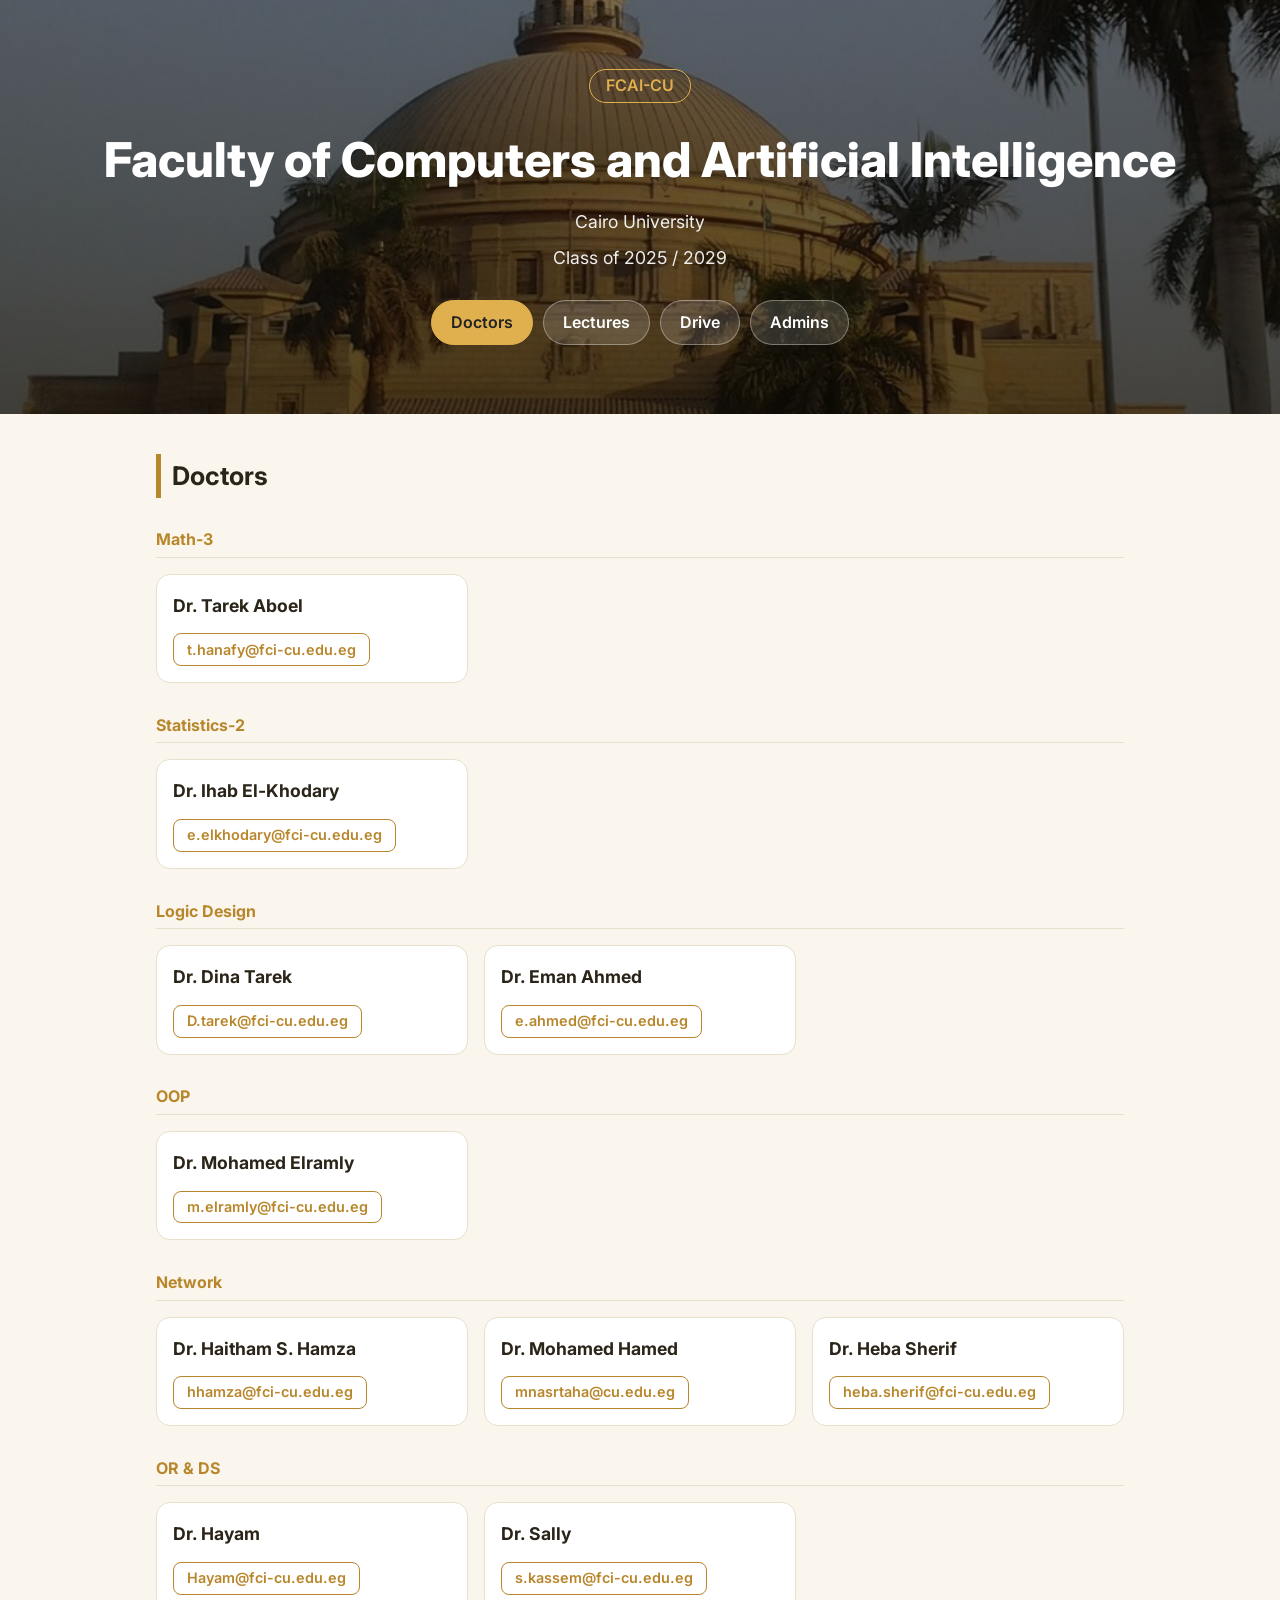
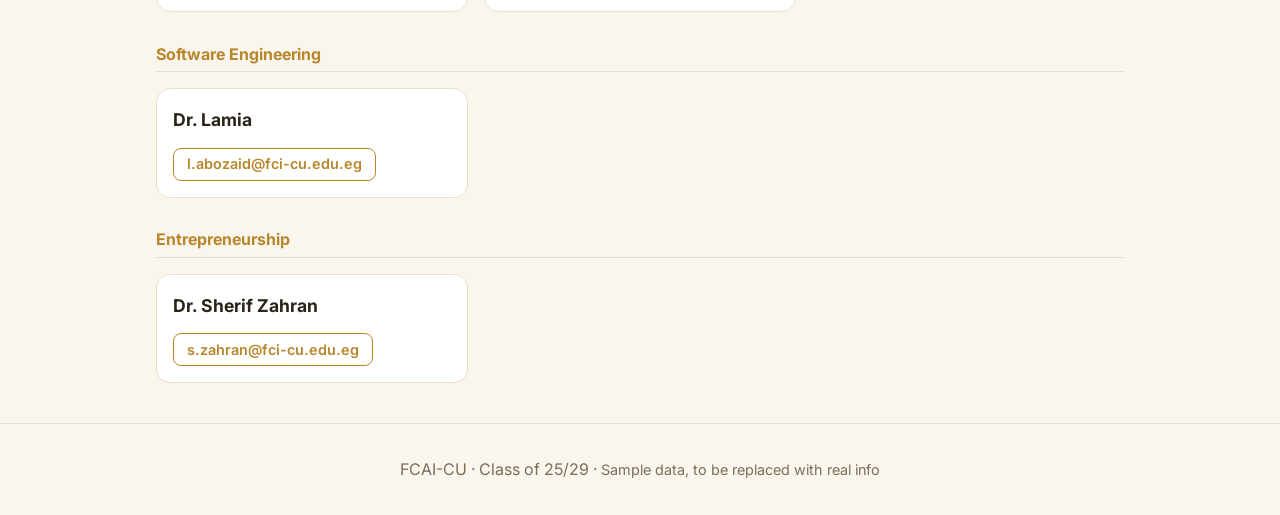
==== index.html @ 76f9160d "Add files via upload" ====
<!DOCTYPE html>
<html lang="en" dir="ltr">
<head>
<meta charset="utf-8">
<meta name="viewport" content="width=device-width, initial-scale=1, viewport-fit=cover">
<title>FCAI-CU | Class of 25/29</title>
<link href="https://fonts.googleapis.com/css2?family=Inter:wght@400;600;800&display=swap" rel="stylesheet">
<style>
:root{box-sizing:border-box;padding-top:env(safe-area-inset-top,0px);padding-bottom:env(safe-area-inset-bottom,0px);
--bg:#faf6ee;--card:#fff;--text:#2b2418;--muted:#7a6e5a;--accent:#b8862b;--line:#e8dfcc}
@media (prefers-color-scheme:dark){:root:not([data-theme="light"]){--bg:#17130c;--card:#221c11;--text:#f3ead6;--muted:#a99b80;--accent:#e0b04f;--line:#3a3120}}
:root[data-theme="dark"]{--bg:#17130c;--card:#221c11;--text:#f3ead6;--muted:#a99b80;--accent:#e0b04f;--line:#3a3120}
html{scroll-padding-top:env(safe-area-inset-top,0px);scroll-behavior:smooth}
*,*:before,*:after{box-sizing:inherit}
body{margin:0;background:var(--bg);color:var(--text);font-family:'Inter',system-ui,-apple-system,Segoe UI,Arial,sans-serif;line-height:1.7}
.hero{min-height:46vh;display:flex;flex-direction:column;justify-content:center;align-items:center;text-align:center;padding:2rem 1rem;color:#fff;
background:linear-gradient(rgba(10,8,4,.55),rgba(10,8,4,.7)),url([data-uri]) center/cover no-repeat}
.hero h1{font-size:clamp(1.6rem,5vw,3rem);margin:.2rem 0;font-weight:800}
.hero p{margin:.2rem 0;font-size:1.1rem;opacity:.92}
.badge{display:inline-block;border:1px solid #e0b04f;color:#e0b04f;padding:.15rem 1rem;border-radius:99px;font-weight:600;margin-bottom:.8rem}
nav{display:flex;gap:.6rem;flex-wrap:wrap;justify-content:center;margin-top:1.5rem}
nav a{background:rgba(255,255,255,.14);color:#fff;text-decoration:none;padding:.5rem 1.2rem;border-radius:99px;border:1px solid rgba(255,255,255,.35);font-weight:600}
nav a:hover{background:#e0b04f;color:#222}
main{max-width:1000px;margin:0 auto;padding:1rem}
section{padding:1.5rem 0;display:none}
section.on{display:block}
.grp{grid-column:1/-1;margin:.8rem 0 0;font-size:1rem;color:var(--accent);border-bottom:1px solid var(--line);padding-bottom:.2rem}
nav a.on{background:#e0b04f;color:#222;border-color:#e0b04f}
h2{font-size:1.6rem;margin:0 0 1rem;border-left:5px solid var(--accent);padding-left:.7rem}
.grid{display:grid;grid-template-columns:repeat(auto-fill,minmax(250px,1fr));gap:1rem}
.card{background:var(--card);border:1px solid var(--line);border-radius:14px;padding:1rem}
.card h3{margin:0 0 .2rem;font-size:1.1rem}
.card .sub{color:var(--muted);font-size:.95rem}
.btn{display:inline-block;margin-top:.6rem;margin-right:.4rem;color:var(--accent);font-weight:600;text-decoration:none;border:1px solid var(--accent);padding:.2rem .8rem;border-radius:8px;font-size:.9rem}
.tabs{display:flex;gap:.5rem;margin-bottom:1rem;flex-wrap:wrap}
.tabs button{font:inherit;background:var(--card);color:var(--text);border:1px solid var(--line);padding:.4rem 1.1rem;border-radius:99px;cursor:pointer}
.tabs button.on{background:var(--accent);color:#fff;border-color:var(--accent)}
footer{text-align:center;color:var(--muted);padding:2rem 1rem;border-top:1px solid var(--line)}
.note{color:var(--muted);font-size:.9rem}
</style>

</head>
<body>
<header class="hero">
  <span class="badge">FCAI-CU</span>
  <h1>Faculty of Computers and Artificial Intelligence</h1>
  <p>Cairo University</p>
  <p>Class of 2025 / 2029</p>
  <nav><a href="#doctors">Doctors</a><a href="#courses">Lectures</a><a href="#drive">Drive</a><a href="#admins">Admins</a></nav>
</header>
<main>
  <section id="doctors"><h2>Doctors</h2><div class="grid" id="docs"></div></section>
  <section id="courses"><h2>Lectures · Term 1, 2026/2027</h2><p class="note">Second Level. Sections and labs depend on your S-number (coming soon).</p><div class="tabs" id="tabs"></div><div class="grid" id="crs"></div></section>
  <section id="drive"><h2>Class Drive</h2><div class="card"><h3>Class of 25/29 Drive</h3><div class="sub">Lecture slides, notes, assignments and past exams.</div><a class="btn" href="https://drive.google.com/drive/folders/1n3KgYV0IJU8zsqvitfGdt4z3gk4gV-nd?usp=drive_link" target="_blank" rel="noopener">Open Google Drive</a></div></section>
  <section id="admins"><h2>Admins</h2><div class="grid" id="adm"></div></section>
</main>
<footer>FCAI-CU · Class of 25/29 · <span class="note">Sample data, to be replaced with real info</span></footer>
<script>
// ===== Edit data here =====
const doctors=[
 {"name": "Dr. Tarek Aboel", "course": "Math-3", "email": "t.hanafy@fci-cu.edu.eg"},
 {"name": "Dr. Ihab El-Khodary", "course": "Statistics-2", "email": "e.elkhodary@fci-cu.edu.eg"},
 {"name": "Dr. Dina Tarek", "course": "Logic Design", "email": "D.tarek@fci-cu.edu.eg"},
 {"name": "Dr. Eman Ahmed", "course": "Logic Design", "email": "e.ahmed@fci-cu.edu.eg"},
 {"name": "Dr. Mohamed Elramly", "course": "OOP", "email": "m.elramly@fci-cu.edu.eg"},
 {"name": "Dr. Haitham S. Hamza", "course": "Network", "email": "hhamza@fci-cu.edu.eg"},
 {"name": "Dr. Mohamed Hamed", "course": "Network", "email": "mnasrtaha@cu.edu.eg"},
 {"name": "Dr. Heba Sherif", "course": "Network", "email": "heba.sherif@fci-cu.edu.eg"},
 {"name": "Dr. Hayam", "course": "OR & DS", "email": "Hayam@fci-cu.edu.eg"},
 {"name": "Dr. Sally", "course": "OR & DS", "email": "s.kassem@fci-cu.edu.eg"},
 {"name": "Dr. Lamia", "course": "Software Engineering", "email": "l.abozaid@fci-cu.edu.eg"},
 {"name": "Dr. Sherif Zahran", "course": "Entrepreneurship", "email": "s.zahran@fci-cu.edu.eg"}
];
const admins=[
 {name:"Ali",role:"Admin",contact:"https://wa.me/201094025274",label:"WhatsApp · 01094025274"},
 {name:"Malak",role:"Admin",contact:"https://wa.me/201123258794",label:"WhatsApp · 01123258794"},
 {name:"Haya",role:"Admin",contact:"https://wa.me/201019821380",label:"WhatsApp · 01019821380"},
 {name:"Ziad",role:"Admin",contact:"https://wa.me/201109374374",label:"WhatsApp · 01109374374"},
 {name:"Sarah",role:"Admin",contact:"https://wa.me/201020392327",label:"WhatsApp · 01020392327"},
 {name:"Karim",role:"Admin",contact:"https://wa.me/201013717180",label:"WhatsApp · 01013717180"},
 {name:"Youssef Hossam",role:"Admin",contact:"https://wa.me/201027245903",label:"WhatsApp · 01027245903"},
 {name:"Shahd",role:"Admin",contact:"https://wa.me/201027245903",label:"WhatsApp · 01027245903"},
 {name:"Mai",role:"Admin",contact:"https://wa.me/201118051436",label:"WhatsApp · 01118051436"},
 {name:"Habiba",role:"Admin",contact:"https://wa.me/201285853065",label:"WhatsApp · 01285853065"}
];

const L=(day,time,course,doc,A,B,note)=>({day,time,course,doc,A,B,note});
const IF="I. Farag Hall",AS="Al-Shafei Hall";
const lectures=[
 L("Saturday","09:30 - 11:00","Entrepreneurship","Dr. Sherif Zahran",IF,AS),
 L("Sunday","11:15 - 12:45","Probability & Statistics-2","Prof. Ehab El-Khodary",IF,AS),
 L("Sunday","12:45 - 02:15","Object Oriented Programming","Dr. Mohamed El-Ramly",IF,AS),
 L("Sunday","02:30 - 04:00","Mathematics-3","Prof. Tarek Aboel-Enin",IF,AS),
 L("Monday","08:00 - 09:30","Intro to Operations Research & Decision Support","Dr. Sally Kasem & Dr. Hayam Gamal",AS,IF),
 L("Tuesday","08:00 - 09:30","Probability & Statistics-2","Prof. Ehab El-Khodary",IF,AS),
 L("Tuesday","09:30 - 11:00","Computer Network Technology","Prof. Haitham Safwat, Prof. Mohamed Hamed & Dr. Heba El-Sherif",IF,AS),
 L("Tuesday","12:45 - 02:15","Mathematics-3","Prof. Tarek Aboel-Enin",IF,AS),
 L("Wednesday","11:15 - 12:45","Computer Network Technology","Prof. Haitham Safwat, Prof. Mohamed Hamed & Dr. Heba El-Sherif",AS,IF),
 L("Wednesday","12:45 - 02:15","Intro to Operations Research & Decision Support","Dr. Sally Kasem & Dr. Hayam Gamal",AS,IF),
 L("Thursday","12:45 - 02:15","Object Oriented Programming","Dr. Mohamed El-Ramly",IF,AS)
];
const other=[
 L("Monday","12:45 - 04:00","Logic Design","Dr. Eman Ahmed & Dr. Dina Tarek",AS,AS,"From the 'Second Level - Second' table"),
 L("Wednesday","08:00 - 11:00","Intro to Software Engineering","Dr. Lamia Abo Zaid","Exam. Room 409","Exam. Room 409","From the 'Second Level - Retakes' table")
];

const E=s=>String(s).replace(/[&<>"]/g,c=>({"&":"&amp;","<":"&lt;",">":"&gt;",'"':"&quot;"}[c]));
const byCourse={};doctors.forEach(d=>(byCourse[d.course]=byCourse[d.course]||[]).push(d));
document.getElementById('docs').innerHTML=Object.keys(byCourse).map(c=>`<h3 class="grp">${E(c)}</h3>`+byCourse[c].map(d=>`<div class="card"><h3>${E(d.name)}</h3><a class="btn" href="mailto:${E(d.email)}">${E(d.email)}</a></div>`).join('')).join('');
document.getElementById('adm').innerHTML=admins.map(a=>`<div class="card"><h3>${E(a.name)}</h3><div class="sub">${E(a.role)}</div><a class="btn" href="${E(a.contact)}">${E(a.label)}</a></div>`).join('');
const groups=["Group A","Group B","Other tables"];let cur=groups[0];
function draw(){
 document.getElementById('tabs').innerHTML=groups.map(t=>`<button class="${t===cur?'on':''}" data-t="${E(t)}">${E(t)}</button>`).join('');
 const list=cur==="Other tables"?other:lectures;const k=cur==="Group B"?"B":"A";
 document.getElementById('crs').innerHTML=list.map(c=>`<div class="card"><h3>${E(c.course)}</h3><div class="sub"><b>${E(c.day)}</b> · ${E(c.time)}<br>${E(c[k])}<br>${E(c.doc)}${c.note?`<br><span class="note">${E(c.note)}</span>`:''}</div></div>`).join('');
 document.querySelectorAll('#tabs button').forEach(b=>b.onclick=()=>{cur=b.dataset.t;draw()});
}
draw();
const secs=["doctors","courses","drive","admins"];
function show(id){if(!secs.includes(id))id="doctors";secs.forEach(x=>{document.getElementById(x).classList.toggle('on',x===id);document.querySelector('nav a[href="#'+x+'"]').classList.toggle('on',x===id)});}
document.querySelectorAll('nav a').forEach(a=>a.addEventListener('click',e=>{e.preventDefault();const id=a.getAttribute('href').slice(1);show(id);document.querySelector('main').scrollIntoView({behavior:'smooth'})}));
show(location.hash.slice(1));
</script>

</body>
</html>
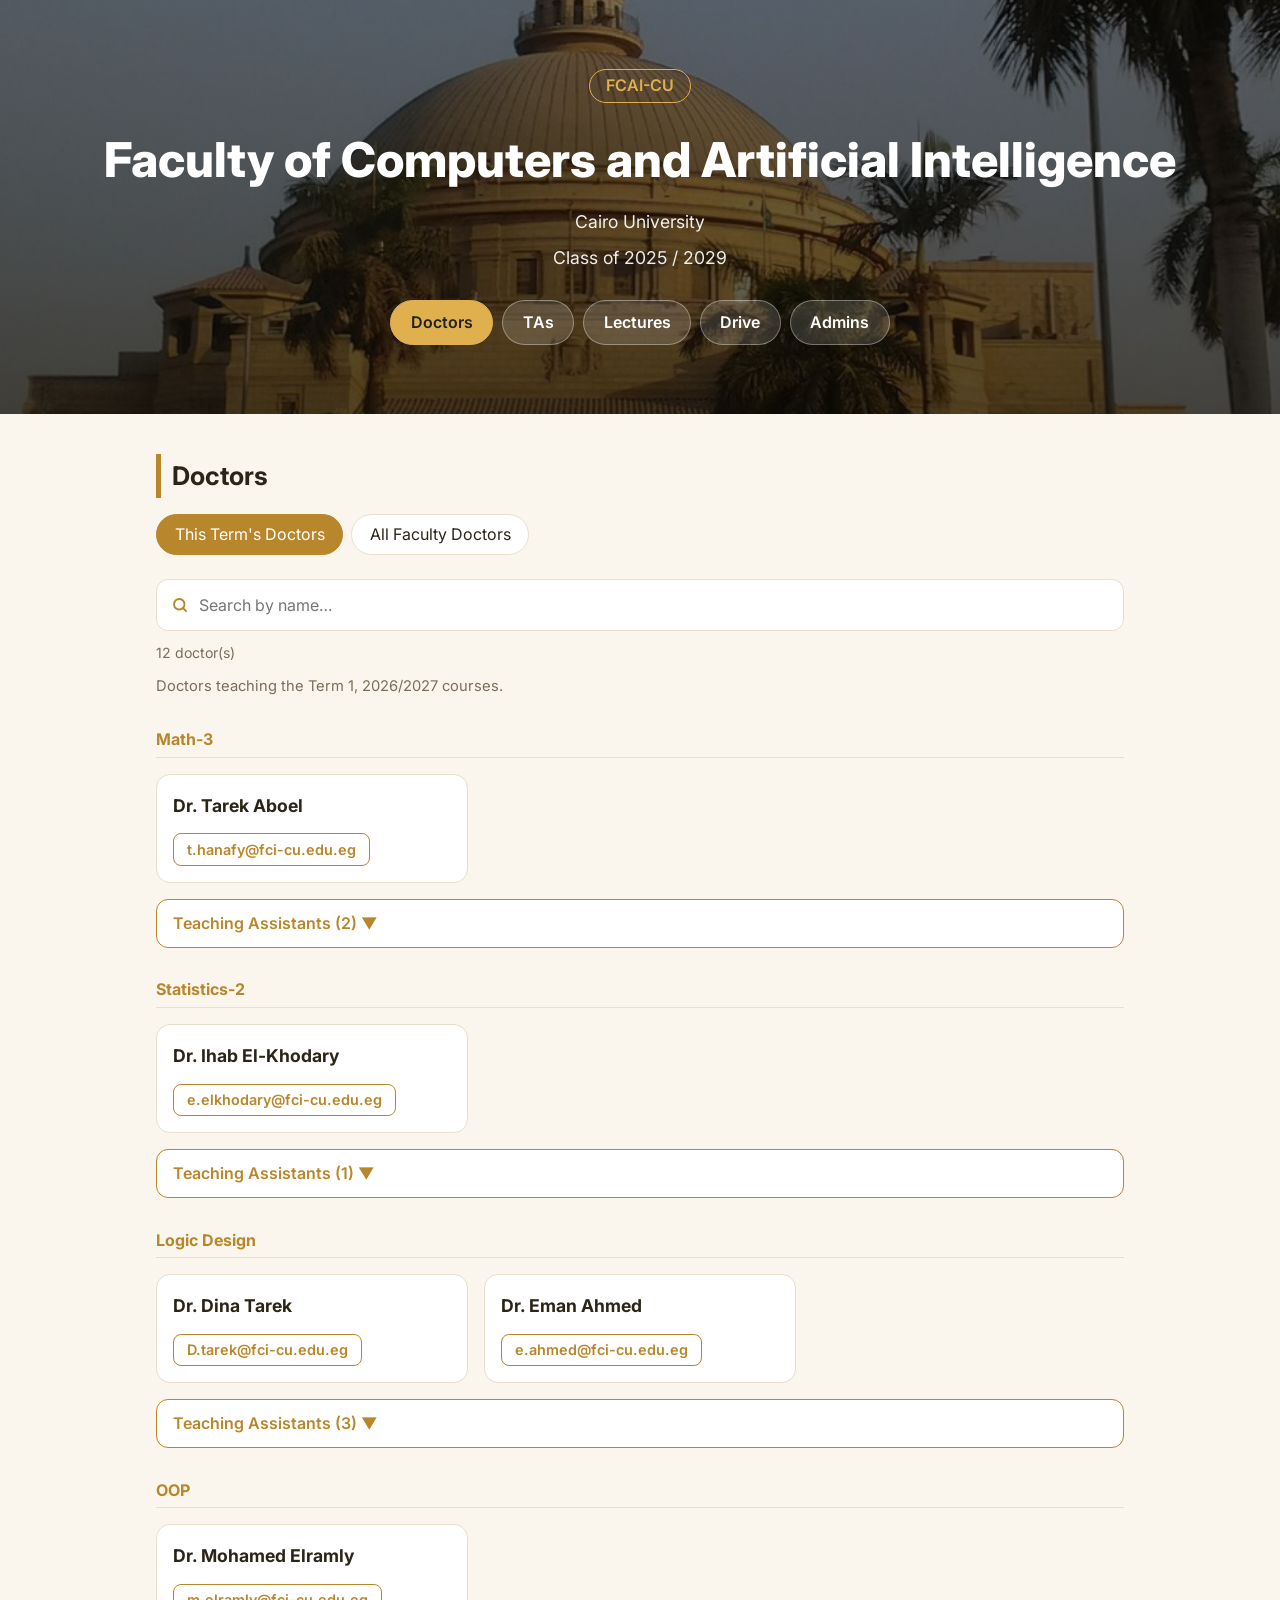
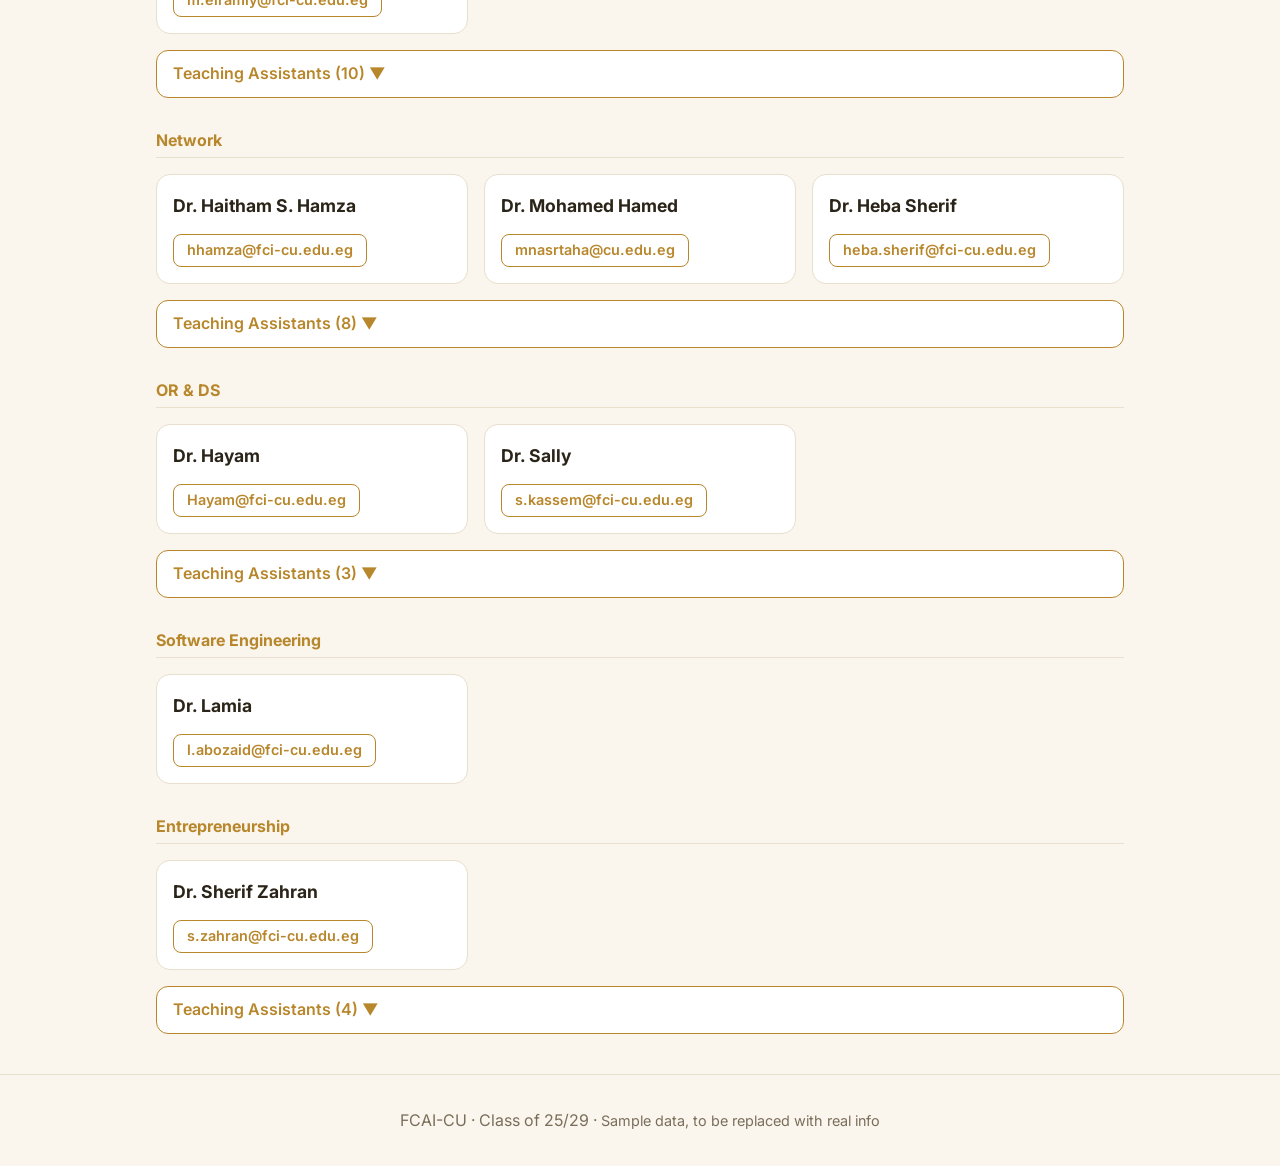
==== commit 1a0d5553: "Add files via upload" ====
--- a/index.html
+++ b/index.html
@@ -37,6 +37,22 @@
 .tabs button.on{background:var(--accent);color:#fff;border-color:var(--accent)}
 footer{text-align:center;color:var(--muted);padding:2rem 1rem;border-top:1px solid var(--line)}
 .note{color:var(--muted);font-size:.9rem}
+.searchbar{position:sticky;top:env(safe-area-inset-top,0px);z-index:5;background:var(--bg);padding:.5rem 0 .3rem}
+.search{width:100%;font:inherit;padding:.7rem 1rem .7rem 2.6rem;border-radius:12px;border:1px solid var(--line);color:var(--text);outline:none;
+background:var(--card) url("data:image/svg+xml,%3Csvg xmlns='http://www.w3.org/2000/svg' width='18' height='18' viewBox='0 0 24 24' fill='none' stroke='%23b8862b' stroke-width='2.5' stroke-linecap='round'%3E%3Ccircle cx='11' cy='11' r='7'/%3E%3Cpath d='M20 20l-3.5-3.5'/%3E%3C/svg%3E") no-repeat .9rem center}
+.search:focus{border-color:var(--accent);box-shadow:0 0 0 3px rgba(184,134,43,.18)}
+.count{color:var(--muted);font-size:.88rem;margin:.3rem 0 .6rem}
+.hint{color:var(--muted);font-size:.92rem;margin:0 0 .9rem}
+.dir{grid-template-columns:repeat(auto-fill,minmax(290px,1fr));gap:.7rem}
+.p{display:flex;gap:.8rem;align-items:flex-start;padding:.8rem .9rem}
+.av{flex:0 0 2.6rem;height:2.6rem;border-radius:50%;background:var(--accent);color:#fff;display:flex;align-items:center;justify-content:center;font-weight:800;font-size:.95rem}
+.pi{min-width:0}
+.p h3{font-size:1rem;line-height:1.3}
+.p .btn{margin:.4rem 0 0;font-size:.82rem;padding:.15rem .6rem;word-break:break-all}
+.grp span{color:var(--muted);font-weight:400;font-size:.85rem;margin-left:.4rem}
+.empty{color:var(--muted);grid-column:1/-1;text-align:center;padding:1.5rem 0}
+.tatoggle{grid-column:1/-1;font:inherit;font-weight:600;text-align:left;background:var(--card);color:var(--accent);border:1px solid var(--accent);border-radius:12px;padding:.6rem 1rem;cursor:pointer}
+.tatoggle:hover{background:var(--accent);color:#fff}
 </style>
 
 </head>
@@ -46,10 +62,19 @@
   <h1>Faculty of Computers and Artificial Intelligence</h1>
   <p>Cairo University</p>
   <p>Class of 2025 / 2029</p>
-  <nav><a href="#doctors">Doctors</a><a href="#courses">Lectures</a><a href="#drive">Drive</a><a href="#admins">Admins</a></nav>
+  <nav><a href="#doctors">Doctors</a><a href="#tas">TAs</a><a href="#courses">Lectures</a><a href="#drive">Drive</a><a href="#admins">Admins</a></nav>
 </header>
 <main>
-  <section id="doctors"><h2>Doctors</h2><div class="grid" id="docs"></div></section>
+  <section id="doctors"><h2>Doctors</h2>
+  <div class="tabs" id="dtabs"><button class="on" data-v="term">This Term's Doctors</button><button data-v="all">All Faculty Doctors</button></div>
+  <div class="searchbar"><input class="search" id="qd" type="search" placeholder="Search by name…" autocomplete="off"></div>
+  <p class="count" id="cd"></p>
+  <div id="vterm"><p class="hint">Doctors teaching the Term 1, 2026/2027 courses.</p><div class="grid" id="docs"></div></div>
+  <div id="vall" style="display:none"><div class="grid dir" id="alldocs"></div></div></section>
+  <section id="tas"><h2>Teaching Assistants</h2>
+  <div class="searchbar"><input class="search" id="qt" type="search" placeholder="Search a TA by name…" autocomplete="off"></div>
+  <p class="count" id="ct"></p>
+  <div class="grid dir" id="talist"></div></section>
   <section id="courses"><h2>Lectures · Term 1, 2026/2027</h2><p class="note">Second Level. Sections and labs depend on your S-number (coming soon).</p><div class="tabs" id="tabs"></div><div class="grid" id="crs"></div></section>
   <section id="drive"><h2>Class Drive</h2><div class="card"><h3>Class of 25/29 Drive</h3><div class="sub">Lecture slides, notes, assignments and past exams.</div><a class="btn" href="https://drive.google.com/drive/folders/1n3KgYV0IJU8zsqvitfGdt4z3gk4gV-nd?usp=drive_link" target="_blank" rel="noopener">Open Google Drive</a></div></section>
   <section id="admins"><h2>Admins</h2><div class="grid" id="adm"></div></section>
@@ -105,8 +130,71 @@
 ];
 
 const E=s=>String(s).replace(/[&<>"]/g,c=>({"&":"&amp;","<":"&lt;",">":"&gt;",'"':"&quot;"}[c]));
+// ===== This term's TAs: [name, email, course]. Put the course name exactly as in the doctors list (Math-3, Statistics-2, Logic Design, OOP, Network, OR & DS, Software Engineering, Entrepreneurship). Empty course = shown in a general group =====
+const termTAs=[
+ ["Maya Ahmed Kamal","mayaahmedKamal@fci-cu.edu.eg","OOP"],
+ ["Mennat Allah Mamdouh","m.asfour@fci-cu.edu.eg","OOP"],
+ ["Hager Mahmoud Ashry","hager.ashry@fci-cu.edu.eg","OOP"],
+ ["Andrew Maher","andrewmaher@fci-cu.edu.eg","OOP"],
+ ["Aya Tarek Shehata","ayashehata@fci-cu.edu.eg","OOP"],
+ ["Dalia Mohammed Mustafa","d.elnaqib@fci-cu.edu.eg","OOP"],
+ ["Esraa Salem Ahmed","e.salem@fci-cu.edu.eg","OOP"],
+ ["Mahetab Saadony Kamel","m.saadony@fci-cu.edu.eg","OOP"],
+ ["Mohamed Atta Fahim","m.atta@fci-cu.edu.eg","OOP"],
+ ["Sarah Ahmed Elnady","s.elnady@fci-cu.edu.eg","OOP"],
+ ["Nourhan El-Khodary","nourhan.elkhodary@fci-cu.edu.eg","Statistics-2"],
+ ["Mohamed Khaled","mathcu232@gmail.com","Math-3"],
+ ["Zeinab Hesham","z.hesham@fci-cu.edu.eg","Math-3"],
+ ["Eman Raslan","emanraslan@fci-cu.edu.eg","Network"],
+ ["Ahmed Alaa El-din Ismael Ghazal","a.alaa@fci-cu.edu.eg","Network"],
+ ["Eman Yehia Mohamed Mosad","e.yehia@fci-cu.edu.eg","Network"],
+ ["Mohamed Hamed","mnasrtaha@fci-cu.edu.eg","Network"],
+ ["Mohamed Talaat Saad","mtalaat@fci-cu.edu.eg","Network"],
+ ["Mohammed Mahmoud Saad El-din El-Khawlany","m.saadelden@fci-cu.edu.eg","Network"],
+ ["Sara Magdy Abdelmonem","s.magdy@fci-cu.edu.eg","Network"],
+ ["Toqa Tawfiq Gharib Mohamed","t.tawfiq@fci-cu.edu.eg","Network"],
+ ["Hayam Gamal Mohamed","hayam@fci-cu.edu.eg","OR & DS"],
+ ["Areej Mohamed Mamdouh Zaki","areej.m.zaki@fci-cu.edu.eg","OR & DS"],
+ ["Sally Saad Kassem","s.kassem@fci-cu.edu.eg","OR & DS"],
+ ["Sherif Zahran","s.zahran@fci-cu.edu.eg","Entrepreneurship"],
+ ["Ahmed Ramzy Ahmed Ahmed Negm","a.ramzy@fci-cu.edu.eg","Entrepreneurship"],
+ ["Nesma Mostafa Zaki","n.mostafa@fci-cu.edu.eg","Entrepreneurship"],
+ ["Zeinab Adel Farid El-Ghobashy","Zeinab@fci-cu.edu.eg","Entrepreneurship"],
+ ["Rana Abdelkader","r.abdelkader@fci-cu.edu.eg","Logic Design"],
+ ["Ali Farouk Ali Mohamed Khalifa","a.farouk@fci-cu.edu.eg","Logic Design"],
+ ["Dina Tarek Mohamed","d.tarek@fci-cu.edu.eg","Logic Design"]
+];
 const byCourse={};doctors.forEach(d=>(byCourse[d.course]=byCourse[d.course]||[]).push(d));
-document.getElementById('docs').innerHTML=Object.keys(byCourse).map(c=>`<h3 class="grp">${E(c)}</h3>`+byCourse[c].map(d=>`<div class="card"><h3>${E(d.name)}</h3><a class="btn" href="mailto:${E(d.email)}">${E(d.email)}</a></div>`).join('')).join('');
+const staffDocs=[["Prof.","Ibrahim Farag Abd El-Rahman","i.farag@fci-cu.edu.eg","Computer Science",""],["Assoc.Prof.","Akram Ibrahim Mohamed Salah","akram.salah@fci-cu.edu.eg","Computer Science",""],["Prof.","Salwa Elgamal","s.elgamal@fci-cu.edu.eg","Computer Science",""],["Prof.","Aly Aly Fahmy","a.fahmy@fci-cu.edu.eg","Computer Science",""],["Prof.","Hesham Ahmed Hassan Mohamed","h.hassan@fci-cu.edu.eg","Computer Science",""],["Prof.","Fatma Abd El-Sattar Omara","f.omara@fci-cu.edu.eg","Computer Science",""],["Prof.","Reem Bahgat","r.bahgat@fci-cu.edu.eg","Computer Science",""],["Prof.","Khaled Fouad Sayed Shaalan","k.shaalan@fci-cu.edu.eg","Computer Science",""],["Prof.","Amr Ahmed Badr","amr.badr@fci-cu.edu.eg","Computer Science",""],["Prof.","Samhaa Rafie Adel Elbeltagi","s.elbeltagy@fci-cu.edu.eg","Computer Science",""],["Prof.","Abeer Mohamed El-Korani Mohamed","a.korani@fci-cu.edu.eg","Computer Science","Head of Computer Science Dept."],["Assoc. Prof.","Samir Abdel Rahman","s.abdelrahman@fci-cu.edu.eg","Computer Science",""],["Assoc. Prof.","Amr Atef Kamel Hassanien","a.kamel@fci-cu.edu.eg","Computer Science",""],["Assoc. Prof.","Khaled Tawfik Hassan Wasif","kwassif@fci-cu.edu.eg","Computer Science",""],["Assoc. Prof.","Ahmed Shawky Moussa","a.moussa@fci-cu.edu.eg","Computer Science",""],["Assoc. Prof.","Sherif Essam El-Din Khattab","s.khattab@fci-cu.edu.eg","Computer Science",""],["Dr.","Mostafa Reda Abdallah El-Tantawy","m.reda@fci-cu.edu.eg","Computer Science",""],["Dr.","Mohammad El-Ramly","m.elramy@fci-cu.edu.eg","Computer Science",""],["Dr.","Ali Ahmed Ali Ahmed","a.ahmed@fci-cu.edu.eg","Computer Science",""],["Dr.","Basheer Abd El Fatah","basheer@fci-cu.edu.eg","Computer Science",""],["Dr.","Emad Nabil","e.nabil@fci-cu.edu.eg","Computer Science",""],["Dr.","Nouh Sabri Elmitwally","nouh.sabri@fci-cu.edu.eg","Computer Science",""],["Dr.","Mohamed Nassef Fattoh","m.nassef@fci-cu.edu.eg","Computer Science",""],["Dr.","Hanaa Baiomy Ali Mobarz","h.mobarz@fci-cu.edu.eg","Computer Science",""],["Dr.","Soha Hassan MahmoudMakady","s.makady@fci-cu.edu.eg","Computer Science",""],["Dr.","Cherry Ahmed","c.ahmed@fci-cu.edu.eg","Computer Science",""],["Dr.","Amin Mohamed Allam","a.allam@fci-cu.edu.eg","Computer Science",""],["Dr.","Lamia Abo Zaid","l.abozaid@fci-cu.edu.eg","Computer Science",""],["Dr.","Waleed Ahmed Fouad","w.fouad@fci-cu.edu.eg","Computer Science",""],["Dr.","Eman Hossny","e.hossny@fci-cu.edu.eg","Computer Science",""],["Dr.","Sara Maadawy Hassan","s.maadawy@fci-cu.edu.eg","Computer Science",""],["Dr.","Sabah Sayed","s.sayed@fci-cu.edu.eg","Computer Science",""],["Assoc. Prof.","Sherif Abd El-Megeed Mazen","s.mazen@fci-cu.edu.eg","Information Systems",""],["Assoc. Prof.","Ali Hamed Elbastawesy","alibasta@fci-cu.edu.eg","Information Systems",""],["Prof.","Galal Hassan Galal-Edeen","galal@fci-cu.edu.eg","Information Systems",""],["Prof.","Mohamed E. El-Sharkawi","m.elsharkawi@fci-cu.edu.eg","Information Systems",""],["Assoc. Prof.","Mohamed Nour Eldien","m.nour@fci-cu.edu.eg","Information Systems",""],["Prof.","Hoda Mokhtar Omar Mokhtar","h.mokhtar@fci-cu.edu.eg","Information Systems","Head of Information Systems Dept."],["Prof.","Ehab Ezat Sharaf El-deen","e.ezat@fci-cu.edu.eg","Information Systems",""],["Assoc. Prof.","Hatem Mohamed Abd El-Monem El-Kadi","hkadi@fci-cu.edu.eg","Information Systems",""],["Assoc. Prof.","Ahmed Mahmoud Hani Awad","a.gaafar@fci-cu.edu.eg","Information Systems",""],["Assoc. Prof.","Amal Elgammal","a.elgammal@fci-cu.edu.eg","Information Systems",""],["Assoc. Prof.","Neamat Abdelhady","n.eltazi@fci-cu.edu.eg","Information Systems",""],["Dr.","Sherien Farouk Hamed Ghoneim","s.ghoneim@fci-cu.edu.eg","Information Systems",""],["Dr.","Osama Mostafa Mohamed Ismael","osama@fci-cu.edu.eg","Information Systems",""],["Dr.","Hanan Moussa","h.moussa@fci-cu.edu.eg","Information Systems",""],["Dr.","Waleed Helmy Abd El-Hafeez","w.helmy@fci-cu.edu.eg","Information Systems",""],["Dr.","Ayman Taha Farahat","a.taha@fci-cu.edu.eg","Information Systems",""],["Dr.","Neveen Elgamal","n.elgamal@fci-cu.edu.eg","Information Systems",""],["Dr.","Ayman Ramadan Elkilany","a.ramadan@fci-cu.edu.eg","Information Systems",""],["Dr.","Abdeltawab Hendawi","a.hendawi@fci-cu.edu.eg","Information Systems",""],["Dr.","Noha Nagy Mohy Abd El-Rahman","n.nagy@fci-cu.edu.eg","Information Systems",""],["Dr.","Iman Mohamed Atef Helal","i.helal@fci-cu.edu.eg","Information Systems",""],["Dr.","Amany Hassan Badr El-Deen Easa","a.hassan@fci-cu.edu.eg","Information Systems",""],["Prof.","Fathy Aamer","f.aamer@fci-cu.edu.eg","Information Technology",""],["Prof.","Mohamed Gamal Eldien Darwish","g.darwish@fci-cu.edu.eg","Information Technology",""],["Prof.","Hoda Onsi","h.onsi@fci-cu.edu.eg","Information Technology",""],["Prof.","Iman Aly Saroit","i.saroit@fci-cu.edu.eg","Information Technology",""],["Prof.","Reda Abd Elwahab","r.abdelwahab@fci-cu.edu.eg","Information Technology","Dean"],["Prof.","Mahmoud A. Essmael shoman","m.essmael@fci-cu.edu.eg","Information Technology","Vice Dean of Research & Higher Studies"],["Prof.","Aboul Ella Hassanien","aboitcairo@fci-cu.edu.eg","Information Technology",""],["Prof.","Khaled Mostafa","khaledms@fci-cu.edu.eg","Information Technology",""],["Prof.","Hesham Elmahdy","ehesham@fci-cu.edu.eg","Information Technology",""],["Prof.","Neamat Elgayar","n.elgayar@fci-cu.edu.eg","Information Technology",""],["Prof.","Sherif Mahdy Abdou","s.abdou@fci-cu.edu.eg","Information Technology","Head of Information Technology Dept."],["Prof.","Haitham Hamza","hhamza@fci-cu.edu.eg","Information Technology",""],["Prof.","Nivin Abo El-Hadid Ghamry","nivin@fci-cu.edu.eg","Information Technology",""],["Assoc. Prof.","Mohamed Mahmoud Abd Eldayem","mdayem@fci-cu.edu.eg","Information Technology",""],["Assoc. Prof.","Iman Atef Mohamed Elazab","i.elazab@fci-cu.edu.eg","Information Technology",""],["Assoc. Prof.","Amira Mohamed Kotb Nasr","a.kotb@fci-cu.edu.eg","Information Technology",""],["Assoc. Prof.","Moataz Elsaban","m.elsaban@fci-cu.edu.eg","Information Technology",""],["Assoc. Prof.","Eid Mohamed Emary","e.emary@fci-cu.edu.eg","Information Technology",""],["Assoc. Prof.","Sanaa Mohamed Ahmed Taha","staha@fci-cu.edu.eg","Information Technology",""],["Dr.","Mohamed Ahmed Ahmed Refaey","m.refaey@fci-cu.edu.eg","Information Technology",""],["Dr.","Eman El-Sayed Sanad","i.metwaly@fci-cu.edu.eg","Information Technology",""],["Dr.","Mohamed Ahmed Wahby","m.wahby@fci-cu.edu.eg","Information Technology",""],["Dr.","Shimaa Mosaad","s.mosaad@fci-cu.edu.eg","Information Technology",""],["Dr.","Mona Solyman","mona.solyman@fci-cu.edu.eg","Information Technology",""],["Dr.","Nour El-deen Mahmoud Khalifa","nourmahmoud@fci-cu.edu.eg","Information Technology",""],["Dr.","Mohamed Hamed Nasreldin Taha","mnasrtaha@fci-cu.edu.eg","Information Technology",""],["Dr.","Waleed Mohiy El-Din Adly","w.mohiy@fci-cu.edu.eg","Information Technology",""],["Dr.","Eman Moustafa Fahmi","e.moustafa@fci-cu.edu.eg","Information Technology",""],["Prof.","Motaz Mohammed Hosny Korshid","motaz.khorshid@fci-cu.edu.eg","Decision Support",""],["Prof.","Said Aly Hassan","said@fci-cu.edu.eg","Decision Support",""],["Prof.","Assem Abd Elfatah","a.tharwat@fci-cu.edu.eg","Decision Support",""],["Prof.","Mohamed Mostafa Saleh","m.saleh@fci-cu.edu.eg","Decision Support","Vice Dean for Community Development & Environmental Development"],["Prof.","Hesham M. Abdelsalam","h.abdelsalam@fci-cu.edu.eg","Decision Support",""],["Prof.","Ehab Fahmy Elkhodary","e.elkhodary@fci-cu.edu.eg","Decision Support","Vice Dean for Educational & Student Affairs / Head of Decision Support Dept."],["Prof.","Tarek Hanafy Mohamed Aboulenien","t.hanafy@fci-cu.edu.eg","Decision Support",""],["Assoc.Prof.","Mohamed Bayoumi Aly Hassan","dr_bayoumi10@fci-cu.edu.eg","Decision Support",""],["Dr.","Amr Ibrahim Mohamed M. Ali","o.ibrahim@fci-cu.edu.eg","Decision Support",""],["Dr.","Sally Saad Kassem","s.kassem@fci-cu.edu.eg","Decision Support",""],["Dr.","Olivia Mohamed","olivia_morad@fci-cu.edu.eg","Decision Support",""],["Dr.","Ehab Zaky Elfeky","e.elfeky@fci-cu.edu.eg","Decision Support",""],["Dr.","Ayman Ahmed Sabry Abd El-Rahman","a.ghoneim@fci-cu.edu.eg","Decision Support",""],["Dr.","Elshimaa Ahmed Ramadan Elgendi","e.elgendi@fci-cu.edu.eg","Decision Support",""],["Dr.","Doaa Saleh Ali Abd El-Dayem","d.saleh@fci-cu.edu.eg","Decision Support",""],["Dr.","Ghada Mohamed Abd El-Aty Soliman","gh.tolan@fci-cu.edu.eg","Decision Support",""]];
+const staffTAs=[["Abdulrahman Abdulmonem Mohamed","a.elsayed@fci-cu.edu.eg","Decision Support"],["Abeer Yehia Taha Ahmed","a.yehia@fci-cu.edu.eg","Decision Support"],["Abla Lotfy Abdelhameed","abla@fci-cu.edu.eg","Information Systems"],["Afaf Abdelmonem Abdelhameed","a.abdelmonem@fci-cu.edu.eg","Decision Support"],["Ahmad Mostafa Nagib","ahmadnagib@fci-cu.edu.eg","Information Technology"],["Ahmed Abd El-Aziz Abbas","a.abdelaziz@fci-cu.edu.eg","Information Systems"],["Ahmed Alaa El-Din Ismael","a.alaa@fci-cu.edu.eg","Information Technology"],["Ahmed Ali Ali","a.ali@fci-cu.edu.eg","Computer Science"],["Ahmed Amr Kamel","a.amr@fci-cu.edu.eg","Information Technology"],["Ahmed Ashry Elsayed","a.ashry@fci-cu.edu.eg","Information Technology"],["Ahmed Atallah Atallah Abo Bakr","a.abobakr@fci-cu.edu.eg","Information Technology"],["Ahmed Emad Samy Youssif","ahmed.emad@fci-cu.edu.eg","Information Systems"],["Ahmed Galal Ahmed Rashed","a.galal@fci-cu.edu.eg","Computer Science"],["Ahmed Mohamed Sayed Abbas","a.mohamed@fci-cu.edu.eg","Computer Science"],["Ahmed Ramzy Ahmed Ahmed Negm","a.ramzy@fci-cu.edu.eg","Information Systems"],["Ahmed Yousef Mohamed Elbaz","a.youssef@fci-cu.edu.eg","Information Technology"],["Ali Ead Ali Zidane","a.zidane@fci-cu.edu.eg","Information Systems"],["Ali Farouk Ali Mohamed Khalifa","a.farouk@fci-cu.edu.eg","Information Technology"],["Aliah Magdy Mohamed Ayoub","a.magdy@fci-cu.edu.eg","Information Systems"],["Amany Adel Mahmoud","a.adel@fci-cu.edu.eg","Information Systems"],["Amany Mohamed Hesham","amany@fci-cu.edu.eg","Computer Science"],["Amany Mohamed Mamdouh","amany.mamdouh@fci-cu.edu.eg","Decision Support"],["Amir Ibrahim Amin","a.ibrahim@fci-cu.edu.eg","Information Technology"],["Amira Ahmed Ali Abo Hozaifa","a.hozaifa@fci-cu.edu.eg","Computer Science"],["Amr Tarek Abdelghany","a.tarek@fci-cu.edu.eg","Information Systems"],["Areej Mohamed Mamdouh Zaki","areej.m.zaki@fci-cu.edu.eg","Decision Support"],["Asmaa Ahmed Osman","asmaa.a.elsayed@fci-cu.edu.eg","Information Technology"],["Asmaa Youssef Fathi","a.fathi@fci-cu.edu.eg","Decision Support"],["Aya Adel Mahmoud","ayaadel@fci-cu.edu.eg","Information Technology"],["Ayat Khairy Mohamed","ayat.khairy@fci-cu.edu.eg","Computer Science"],["Basem Mostafa Ibrahim","b.ibrahim@fci-cu.edu.eg","Information Technology"],["Basma Ezzat Hassan Mohamed","basma.ezzat@fci-cu.edu.eg","Decision Support"],["Basma Mokhtar Hussein","b.moukhtar@fci-cu.edu.eg","Computer Science"],["Basma Mostafa Abd El-Gany Hassan","b.mostafa@fci-cu.edu.eg","Decision Support"],["Cristina William Danial","c.william@fci-cu.edu.eg","Information Technology"],["Dalia Maher Mohamed","d.maher@fci-cu.edu.eg","Computer Science"],["Dalia Mohamed Mustafa","d.elnaqib@fci-cu.edu.eg","Computer Science"],["Desoky Abd El-qawy","d.abdelqawy@fci-cu.edu.eg","Computer Science"],["Dina Abbas Abdelmonem","d.abbas@fci-cu.edu.eg","Information Systems"],["Dina Amr Mohamed Awadallah","dina.amr@fci-cu.edu.eg","Information Systems"],["Dina Ashraf Samir","d.ashraf@fci-cu.edu.eg","Computer Science"],["Dina Ezzat Ahmed","d.ezzat@fci-cu.edu.eg","Information Systems"],["Dina Mohamed Kamal","d.mohamed@fci-cu.edu.eg","Information Systems"],["Dina Sayed Bayomi Sobh","dina.sayed@fci-cu.edu.eg","Information Systems"],["Dina Tarek Mohamed","d.tarek@fci-cu.edu.eg","Information Technology"],["Ebtehal Yahia Abd El-Baky","ebtehal.yahia@fci-cu.edu.eg","Information Systems"],["Elham Shawky","elham.shawky@fci-cu.edu.eg","Information Technology"],["Eman Ahmed Sayed Ahmed","e.ahmed@fci-cu.edu.eg","Information Technology"],["Eman Hassan Sayed Negm","e.negm@fci-cu.edu.eg","Computer Science"],["Eman Ibrahim Shebl","emanraslan@fci-cu.edu.eg","Information Technology"],["Eman Yehia M. Mosad","e.yehia@fci-cu.edu.eg","Information Technology"],["Eslam Osama Mohamed","e.osama@fci-cu.edu.eg","Information Systems"],["Esraa Salem Ahmed","e.salem@fci-cu.edu.eg","Computer Science"],["Farah Samir Barakat","f.samir@fci-cu.edu.eg","Information Technology"],["Farouq Mohamed Farouq Salem","f.salem@fci-cu.edu.eg","Computer Science"],["Fatma Mihany","fatmaabdeldayem@fci-cu.edu.eg","Information Systems"],["Ghada Dahy Fathy Kamel","g.dahy@fci-cu.edu.eg","Information Technology"],["Hala Abd El-kader Mahmoud","h.abdelkader@fci-cu.edu.eg","Information Technology"],["Hala Magdy Hassan Ismail","hala.magdy@fci-cu.edu.eg","Information Systems"],["Hassan Mourad Mohammed Abo-El-Yazeed","h.morad@fci-cu.edu.eg","Computer Science"],["Hayam Gamal Mohamed","hayam@fci-cu.edu.eg","Decision Support"],["Heba Sobhy","heba.sherif@fci-cu.edu.eg","Information Technology"],["Heba Tallah Youssef Mahgoub","h.mahgoub@fci-cu.edu.eg","Computer Science"],["Hend Gamal El-Din Hassan Ali","hendgamal@fci-cu.edu.eg","Information Technology"],["Hoda Ahmed Abd El-Latif Mahgob","h.ahmed@fci-cu.edu.eg","Computer Science"],["Hoda Tawakl Elsayed","h.tawakl@fci-cu.edu.eg","Information Systems"],["Ibrahim Ali Mohamed","i.ali@fci-cu.edu.eg","Computer Science"],["Ibrahim Aly Zedan","i.zedan@fci-cu.edu.eg","Information Technology"],["Ibrahim Gomaa Ibrahim","i.gomaa@fci-cu.edu.eg","Information Systems"],["Ibrahim Hosny Mohamed","i.hosny@fci-cu.edu.eg","Information Technology"],["Iman Fahmy Abd El-Monem","i.fahmy@fci-cu.edu.eg","Decision Support"],["Iman Hamdy Shaheen","i.shaheen@fci-cu.edu.eg","Information Technology"],["Iman Hassan Abdallah Mahmoud","iman.saleh@fci-cu.edu.eg","Information Systems"],["Khadiga Khaled","khadega.khaled@fci-cu.edu.eg","Information Technology"],["Khloud Khaled Attia Mahmoud Attia","k.khaled@fci-cu.edu.eg","Computer Science"],["Laila Mohamed","laila.abdelrahman@fci-cu.edu.eg","Information Systems"],["Laila Mostafa Ibrahim","laila.moustafa@fci-cu.edu.eg","Computer Science"],["Magy Magdi Ibrahim Ahmed Elassal","magy@fci-cu.edu.eg","Decision Support"],["Mahetab Saadony Kamel","m.saadony@fci-cu.edu.eg","Computer Science"],["Mahmoud Ead Abd El-Hafiz Abd El-lahi","m.ead@fci-cu.edu.eg","Information Technology"],["Mahmoud Elsayed Fateaha","m.fateaha@fci-cu.edu.eg","Decision Support"],["Mahmoud Hadad","m.hadad@fci-cu.edu.eg","Computer Science"],["Mahmoud Mohsen Abdelghaffar","m.mohsen@fci-cu.edu.eg","Computer Science"],["Manar Mostafa Kamel Elkady","m.elkady@fci-cu.edu.eg","Computer Science"],["Marwa Hussein Zaki","m.hussein@fci-cu.edu.eg","Information Systems"],["Marwa Mohamed","m.abdelmoniem@fci-cu.edu.eg","Information Systems"],["Marwa Mostafa Sabry","m.sabry@fci-cu.edu.eg","Decision Support"],["Marwa Nabil Abdallah","m.nabil@fci-cu.edu.eg","Computer Science"],["Marwa Tarek Saleh","m.tarek@fci-cu.edu.eg","Information Technology"],["May Adel Ibrahim","m.adel@fci-cu.edu.eg","Decision Support"],["Maysoon Ahmed Jamal Emam","m.jamal@fci-cu.edu.eg","Decision Support"],["Mennat Allah Mamdouh","m.asfour@fci-cu.edu.eg","Computer Science"],["Mennato-Allah Youssef Abd El-Aleam","m.youssef@fci-cu.edu.eg","Computer Science"],["Miral khodeir","miral.h.khodeir@fci-cu.edu.eg","Decision Support"],["Mirette Magdy Michel Ilyas","mirette@fci-cu.edu.eg","Information Systems"],["Mohamed Abd Elwahab","m.abdelwahab@fci-cu.edu.eg","Computer Science"],["Mohamed Ashraf Mohamed","m.ashraf@fci-cu.edu.eg","Information Technology"],["Mohamed Atta Faheem","m.atta@fci-cu.edu.eg","Computer Science"],["Mohamed Elarnaoty","m.elarnaoty@fci-cu.edu.eg","Computer Science"],["Mohamed Mahmoud Hafez","mhafez@fci-cu.edu.eg","Information Systems"],["Mohamed Mostafa Kasem","m.mostafa@fci-cu.edu.eg","Information Technology"],["Mohamed Ramadan Abdelmaksoud","m.ramadan@fci-cu.edu.eg","Information Systems"],["Mohamed Samir Rabey","m.samir@fci-cu.edu.eg","Computer Science"],["Mohamed Talaat Saad","mtalaat@fci-cu.edu.eg","Information Technology"],["Mohammed Mahmoud Saad El-din El-Khawlany","m.saadelden@fci-cu.edu.eg","Decision Support"],["Mona Hamdy ElKalamawy","mona.elkalamawy@fci-cu.edu.eg","Computer Science"],["Mona Khamis Abdel Aty mabrouk","m.khamis@fci-cu.edu.eg","Information Systems"],["Mostafa Mahmoud Hossny","mshossny@fci-cu.edu.eg","Information Technology"],["Nahla Mohamed A. Abdellatif","n.abdellatif@fci-cu.edu.eg","Information Systems"],["Nehal Ahmed Abdelbaqi","n.ahmed@fci-cu.edu.eg","Information Systems"],["Nesma Mohamed Hanafy","n.mohamed@fci-cu.edu.eg","Decision Support"],["Nesma Mostafa Zaki","n.mostafa@fci-cu.edu.eg","Information Systems"],["Nora Abd El-Hameed MoHamed","n.abdelhameed@fci-cu.edu.eg","Computer Science"],["Noran Mohamed Hashem","noran@fci-cu.edu.eg","Computer Science"],["Noura Hassan Badr El-Din","noura@fci-cu.edu.eg","Information Systems"],["Omar Ibrahim Saber","o.ibrahim@fci-cu.edu.eg","Computer Science"],["Omar Khaled Ali Ragab","o.khaled@fci-cu.edu.eg","Computer Science"],["Omar Mostafa Mohy Eldin","o.elazhary@fci-cu.edu.eg","Information Systems"],["Ragia Mohamed Aboulfadl","r.mohamed@fci-cu.edu.eg","Computer Science"],["Rana Abdelkader","r.abdelkader@fci-cu.edu.eg","Information Technology"],["Rana Aref Ahmed","r.aref@fci-cu.edu.eg","Computer Science"],["Rania Youssef Helal Ibrahim","r.youssef@fci-cu.edu.eg","Information Technology"],["Rawaa Hesham Abd El-Hai","r.bidweihy@fci-cu.edu.eg","Decision Support"],["Reham Ibrahim Abd El_Monem","Reham@fci-cu.edu.eg","Information Systems"],["Sahar khaled Mahmoud Kamal","sahar@fci-cu.edu.eg","Decision Support"],["Salah Mostafa Salah","s.elabyad@fci-cu.edu.eg","Information Technology"],["Samah Ahmed Omar","samah@fci-cu.edu.eg","Information Technology"],["Samar Hesham Ahmed Hassan","samar@fci-cu.edu.eg","Computer Science"],["Samar Mohamed Hafez Soliman","s.hafez@fci-cu.edu.eg","Information Systems"],["Samar Mohamed Taha","s.taha@fci-cu.edu.eg","Information Systems"],["Sara Abd El-Aziz Abd El-Hameed","s.abdelaziz@fci-cu.edu.eg","Information Technology"],["Sara Alaa A. Yonis","s.yones@fci-cu.edu.eg","Computer Science"],["Sara Aly Hassan","s.aly@fci-cu.edu.eg","Decision Support"],["Sara Amr Mohamed","s.amr@fci-cu.edu.eg","Decision Support"],["Sara Hassan Sayed","s.hassan@fci-cu.edu.eg","Computer Science"],["Sara Magdy Abdelmonem","s.magdy@fci-cu.edu.eg","Information Technology"],["Sara Salem Ahmed","s.salem@fci-cu.edu.eg","Computer Science"],["Sara Tarek Ali Osman","s.tarek@fci-cu.edu.eg","Computer Science"],["Sara Tarik Abdelaziz","s.tarik@fci-cu.edu.eg","Information Technology"],["Sarah Ahmed Elnady","s.elnady@fci-cu.edu.eg","Computer Science"],["Shereen Hatem Mohamed","s.hatem@fci-cu.edu.eg","Information Technology"],["Sherif Zahran","s.zahran@fci-cu.edu.eg","Information Systems"],["Shimaa Mohamed Galal Abd El-Aziz","sh.galal@fci-cu.edu.eg","Information Systems"],["Shorouk Alaa El-din Ahmed","s.alaa@fci-cu.edu.eg","Information Technology"],["Soad Samir Kamal","s.samir@fci-cu.edu.eg","Information Technology"],["Tawfek Ahmed Mohamed","t.ahmed@fci-cu.edu.eg","Information Technology"],["Toqa Tafiq Gharib Mohamed","t.tawfiq@fci-cu.edu.eg","Information Technology"],["Wafaa Momen Ali Habib","wafaa@fci-cu.edu.eg","Information Systems"],["Waleed Mohamed Azmy","w.azmy@fci-cu.edu.eg","Information Technology"],["Yassmin Kamal Aly","yassmin@fci-cu.edu.eg","Decision Support"],["Yomna Hossam El-Deen Abdelaziz","y.hossam@fci-cu.edu.eg","Decision Support"],["Yomna Nour El-Din","yomna@fci-cu.edu.eg","Computer Science"],["Yousra Ayman","y.ayman@fci-cu.edu.eg","Decision Support"],["Zeinab Adel Farid El-Ghobashy","Zeinab@fci-cu.edu.eg","Information Systems"]];
+const match=(q,...f)=>{const h=f.join(' ').toLowerCase();return q.toLowerCase().split(/\s+/).filter(Boolean).every(t=>h.includes(t))};
+const ini=n=>n.replace(/^(Assoc\.?\s*Prof\.|Prof\.|Dr\.|TA\.)\s*/,'').split(/\s+/).slice(0,2).map(w=>w[0]).join('').toUpperCase();
+const mail=e=>`<a class="btn" href="mailto:${E(e)}">${E(e)}</a>`;
+const person=(name,sub,email)=>`<div class="card p"><div class="av">${E(ini(name))}</div><div class="pi"><h3>${E(name)}</h3>${sub?`<div class="sub">${E(sub)}</div>`:''}${mail(email)}</div></div>`;
+const grouped=(list,i,fn)=>{const o={};list.forEach(x=>(o[x[i]]=o[x[i]]||[]).push(x));return Object.keys(o).map(k=>`<h3 class="grp">${E(k)} Department<span>${o[k].length}</span></h3>`+o[k].map(fn).join('')).join('')};
+const openTA=new Set();
+let dview='term';
+function renderDocs(){
+ const q=document.getElementById('qd').value;
+ const taCard=t=>`<div class="card"><h3>${E(t[0])}</h3><div class="sub">Teaching Assistant</div><a class="btn" href="mailto:${E(t[1])}">${E(t[1])}</a></div>`;
+ const a=Object.keys(byCourse).map(c=>{const l=byCourse[c].filter(d=>match(q,d.name,d.course,d.email));const tl=termTAs.filter(t=>t[2]===c&&match(q,t[0],t[1],c));return (l.length||tl.length)?`<h3 class="grp">${E(c)}</h3>`+l.map(d=>`<div class="card"><h3>${E(d.name)}</h3><a class="btn" href="mailto:${E(d.email)}">${E(d.email)}</a></div>`).join('')+(tl.length?`<button class="tatoggle" data-c="${E(c)}">Teaching Assistants (${tl.length}) ${(q||openTA.has(c))?'▲':'▼'}</button>`+((q||openTA.has(c))?tl.map(taCard).join(''):''):''):''}).join('')+(()=>{const u=termTAs.filter(t=>!byCourse[t[2]]&&match(q,t[0],t[1]));return u.length?`<h3 class="grp">This Term's TAs<span>${u.length}</span></h3>`+u.map(taCard).join(''):''})();
+ const nt=Object.values(byCourse).flat().filter(d=>match(q,d.name,d.course,d.email)).length;
+ document.getElementById('docs').innerHTML=a||`<p class="empty">No match.</p>`;
+ document.querySelectorAll('.tatoggle').forEach(b=>b.onclick=()=>{const c=b.dataset.c;openTA.has(c)?openTA.delete(c):openTA.add(c);renderDocs()});
+ const f=staffDocs.filter(d=>match(q,d[1],d[2],d[3],d[4]));
+ document.getElementById('alldocs').innerHTML=f.length?grouped(f,3,d=>person(d[1],[d[4]].filter(Boolean).join(''),d[2])):`<p class="empty">No match.</p>`;
+ document.getElementById('cd').textContent=dview==='term'?`${nt} doctor(s)`:`${f.length} doctor(s)`;
+}
+function renderTAs(){
+ const q=document.getElementById('qt').value;
+ const f=staffTAs.filter(t=>match(q,t[0],t[1],t[2]));
+ document.getElementById('talist').innerHTML=f.length?grouped(f,2,t=>person(t[0],'',t[1])):`<p class="empty">No match.</p>`;
+ document.getElementById('ct').textContent=`${f.length} TA(s)`;
+}
+document.getElementById('qd').addEventListener('input',renderDocs);
+document.getElementById('qt').addEventListener('input',renderTAs);
+document.querySelectorAll('#dtabs button').forEach(b=>b.onclick=()=>{dview=b.dataset.v;document.querySelectorAll('#dtabs button').forEach(x=>x.classList.toggle('on',x===b));document.getElementById('vterm').style.display=dview==='term'?'':'none';document.getElementById('vall').style.display=dview==='all'?'':'none';renderDocs()});
+renderDocs();renderTAs();
 document.getElementById('adm').innerHTML=admins.map(a=>`<div class="card"><h3>${E(a.name)}</h3><div class="sub">${E(a.role)}</div><a class="btn" href="${E(a.contact)}">${E(a.label)}</a></div>`).join('');
 const groups=["Group A","Group B","Other tables"];let cur=groups[0];
 function draw(){
@@ -116,7 +204,7 @@
  document.querySelectorAll('#tabs button').forEach(b=>b.onclick=()=>{cur=b.dataset.t;draw()});
 }
 draw();
-const secs=["doctors","courses","drive","admins"];
+const secs=["doctors","tas","courses","drive","admins"];
 function show(id){if(!secs.includes(id))id="doctors";secs.forEach(x=>{document.getElementById(x).classList.toggle('on',x===id);document.querySelector('nav a[href="#'+x+'"]').classList.toggle('on',x===id)});}
 document.querySelectorAll('nav a').forEach(a=>a.addEventListener('click',e=>{e.preventDefault();const id=a.getAttribute('href').slice(1);show(id);document.querySelector('main').scrollIntoView({behavior:'smooth'})}));
 show(location.hash.slice(1));
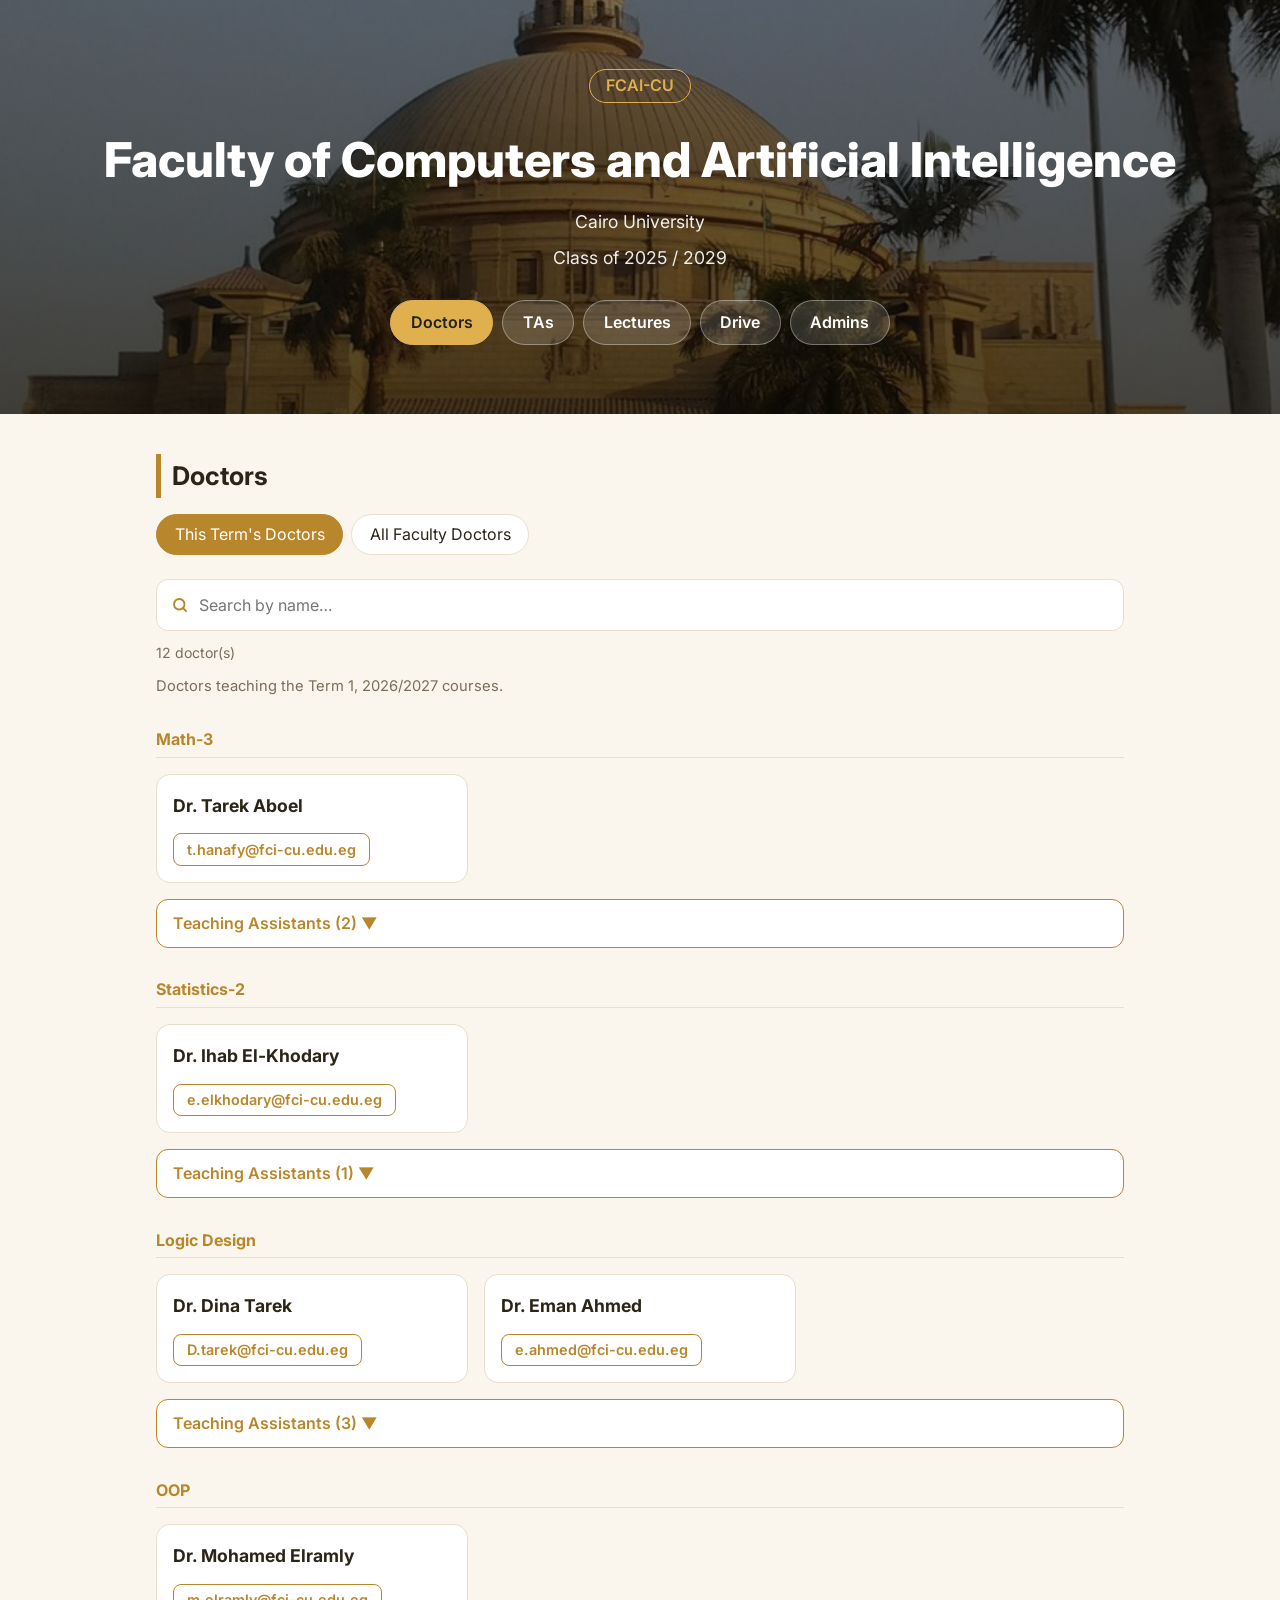
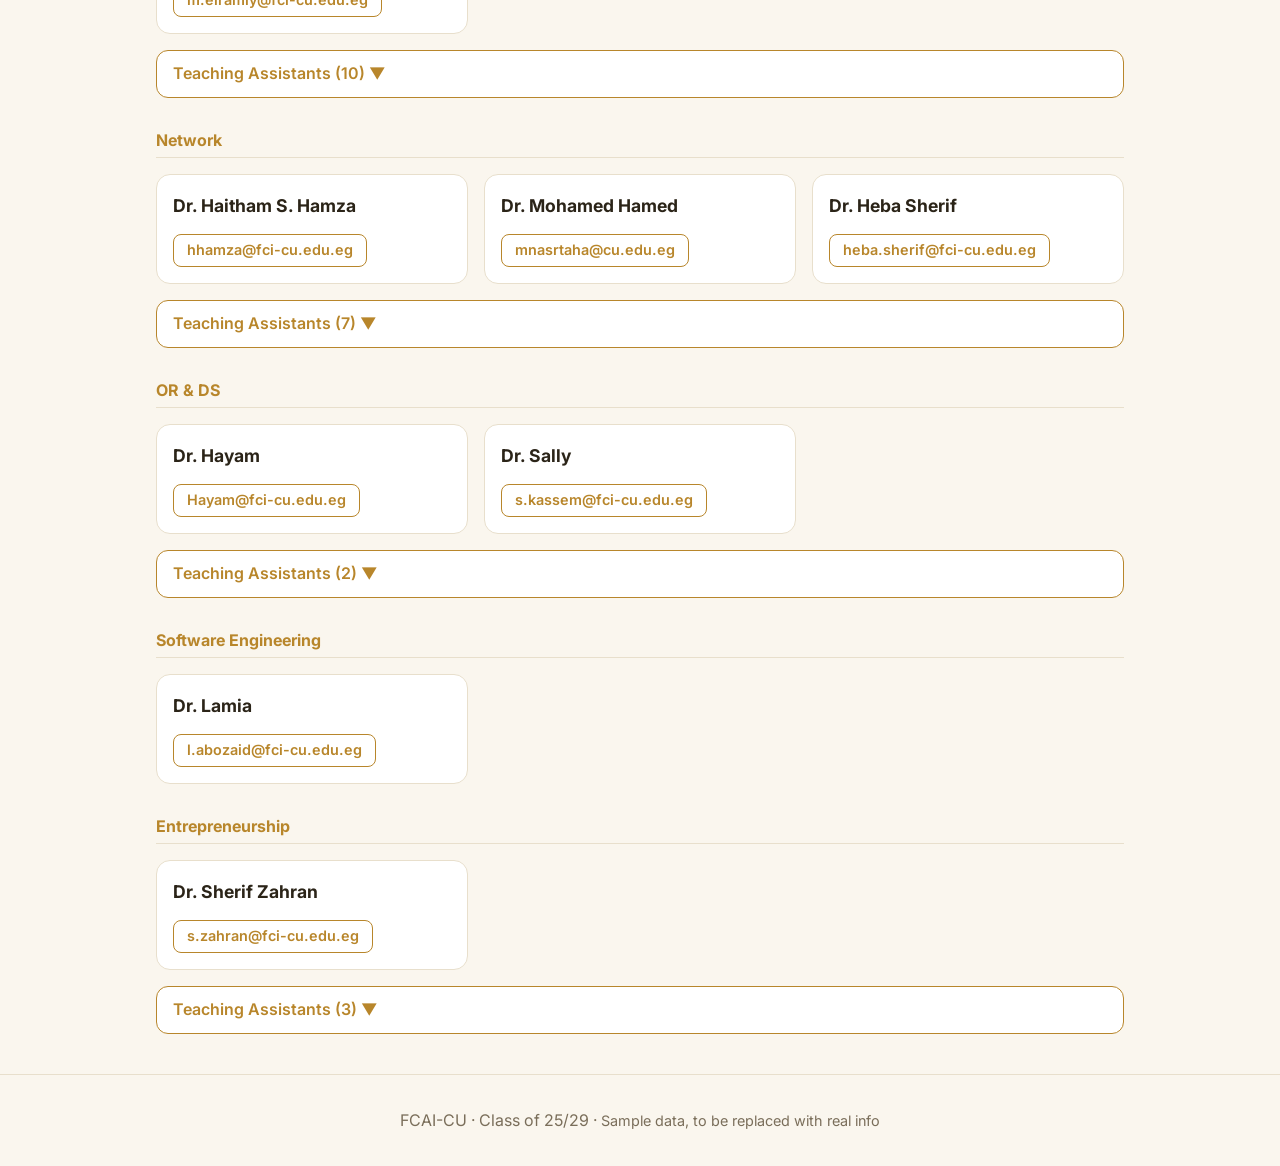
==== commit 4aa86655: "Add files via upload" ====
--- a/index.html
+++ b/index.html
@@ -148,15 +148,12 @@
  ["Eman Raslan","emanraslan@fci-cu.edu.eg","Network"],
  ["Ahmed Alaa El-din Ismael Ghazal","a.alaa@fci-cu.edu.eg","Network"],
  ["Eman Yehia Mohamed Mosad","e.yehia@fci-cu.edu.eg","Network"],
- ["Mohamed Hamed","mnasrtaha@fci-cu.edu.eg","Network"],
  ["Mohamed Talaat Saad","mtalaat@fci-cu.edu.eg","Network"],
  ["Mohammed Mahmoud Saad El-din El-Khawlany","m.saadelden@fci-cu.edu.eg","Network"],
  ["Sara Magdy Abdelmonem","s.magdy@fci-cu.edu.eg","Network"],
  ["Toqa Tawfiq Gharib Mohamed","t.tawfiq@fci-cu.edu.eg","Network"],
- ["Hayam Gamal Mohamed","hayam@fci-cu.edu.eg","OR & DS"],
  ["Areej Mohamed Mamdouh Zaki","areej.m.zaki@fci-cu.edu.eg","OR & DS"],
- ["Sally Saad Kassem","s.kassem@fci-cu.edu.eg","OR & DS"],
- ["Sherif Zahran","s.zahran@fci-cu.edu.eg","Entrepreneurship"],
+ ["Yomna Esmail Fathy","yomnafathy@fci-cu.edu.eg","OR & DS"],
  ["Ahmed Ramzy Ahmed Ahmed Negm","a.ramzy@fci-cu.edu.eg","Entrepreneurship"],
  ["Nesma Mostafa Zaki","n.mostafa@fci-cu.edu.eg","Entrepreneurship"],
  ["Zeinab Adel Farid El-Ghobashy","Zeinab@fci-cu.edu.eg","Entrepreneurship"],
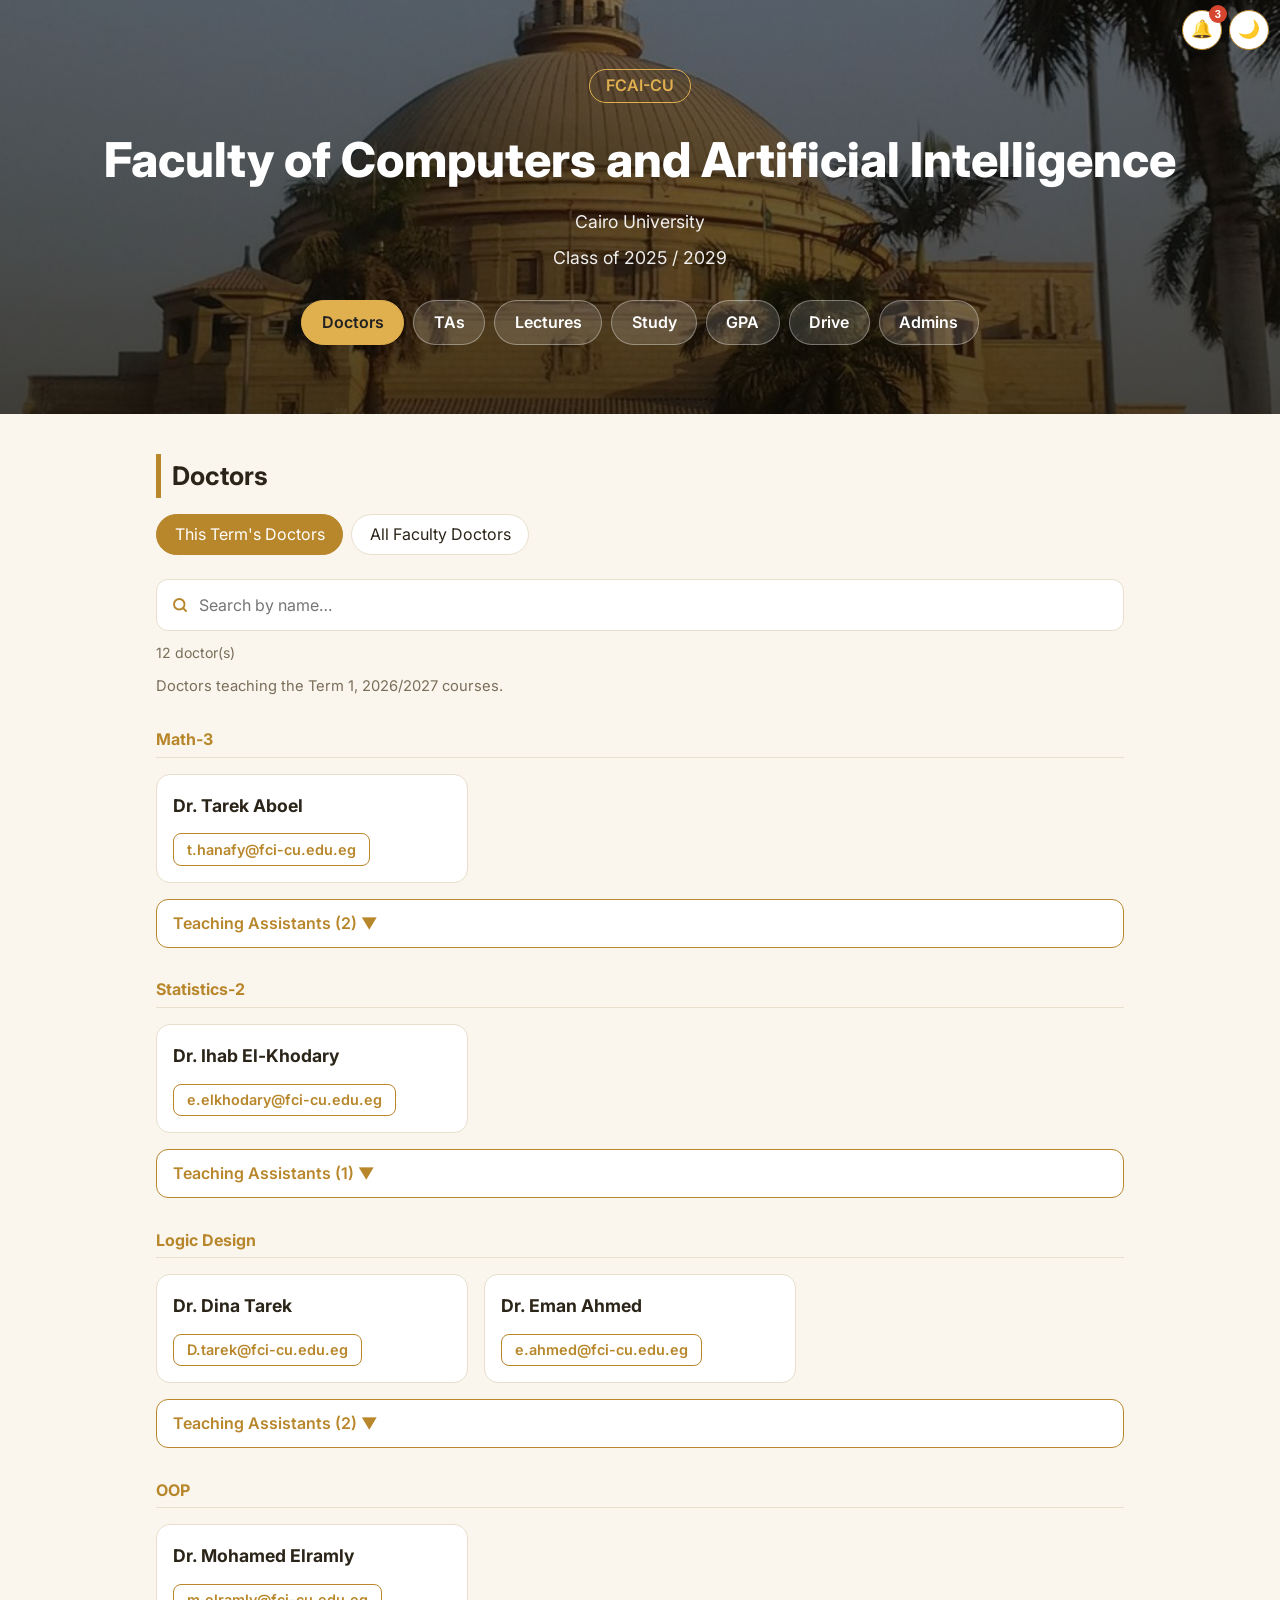
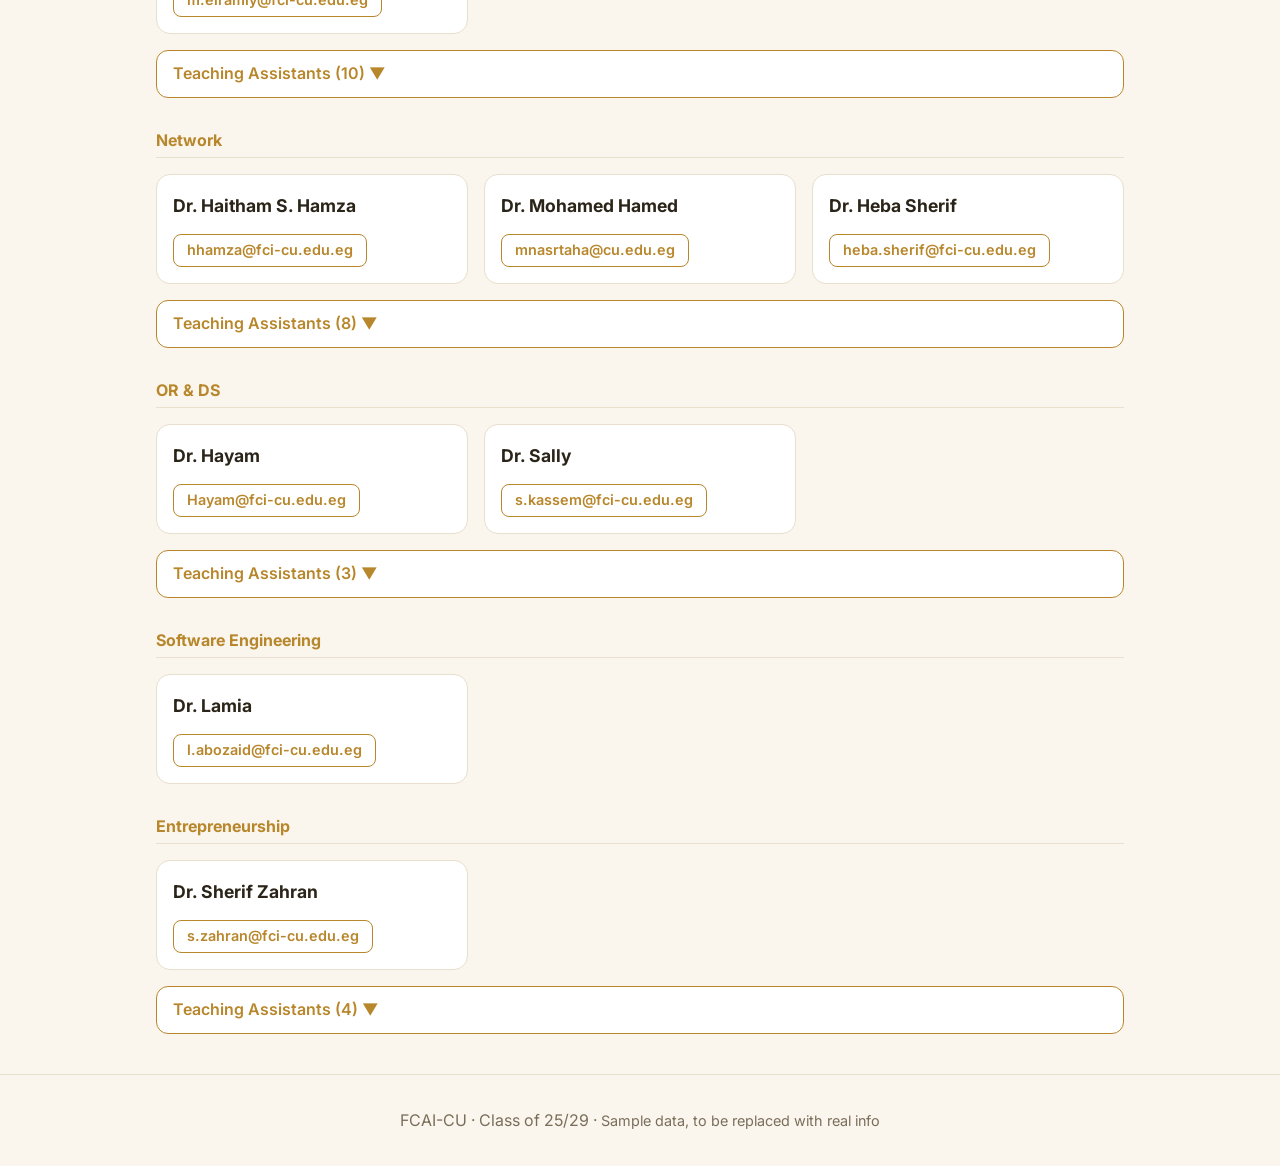
==== commit 6c742f44: "Add files via upload" ====
--- a/index.html
+++ b/index.html
@@ -4,6 +4,11 @@
 <meta charset="utf-8">
 <meta name="viewport" content="width=device-width, initial-scale=1, viewport-fit=cover">
 <title>FCAI-CU | Class of 25/29</title>
+<link rel="manifest" href="manifest.webmanifest">
+<link rel="apple-touch-icon" href="icon-192.png">
+<meta name="theme-color" content="#b8862b">
+<meta name="apple-mobile-web-app-capable" content="yes">
+<meta name="mobile-web-app-title" content="FCAI-CU">
 <link href="https://fonts.googleapis.com/css2?family=Inter:wght@400;600;800&display=swap" rel="stylesheet">
 <style>
 :root{box-sizing:border-box;padding-top:env(safe-area-inset-top,0px);padding-bottom:env(safe-area-inset-bottom,0px);
@@ -53,16 +58,83 @@
 .empty{color:var(--muted);grid-column:1/-1;text-align:center;padding:1.5rem 0}
 .tatoggle{grid-column:1/-1;font:inherit;font-weight:600;text-align:left;background:var(--card);color:var(--accent);border:1px solid var(--accent);border-radius:12px;padding:.6rem 1rem;cursor:pointer}
 .tatoggle:hover{background:var(--accent);color:#fff}
+
+.fab{position:fixed;top:calc(env(safe-area-inset-top,0px) + .6rem);z-index:20;width:2.5rem;height:2.5rem;border-radius:50%;border:1px solid var(--accent);background:var(--card);color:var(--text);font-size:1.1rem;line-height:1;cursor:pointer;display:flex;align-items:center;justify-content:center}
+#tt{right:.7rem}#bell{right:3.6rem}
+.fab:focus-visible,.pbtn:focus-visible{outline:2px solid var(--accent);outline-offset:2px}
+.badge-n{position:absolute;top:-.35rem;right:-.35rem;min-width:1.15rem;height:1.15rem;padding:0 .3rem;border-radius:99px;background:#d6452d;color:#fff;font-size:.7rem;font-weight:700;display:none;align-items:center;justify-content:center}
+.badge-n.on{display:flex}
+.ov{position:fixed;inset:0;z-index:30;background:rgba(10,8,4,.55);display:none;justify-content:center;align-items:flex-start;padding:calc(env(safe-area-inset-top,0px) + 3.8rem) 1rem 1rem}
+.ov.on{display:flex}
+.panel{width:100%;max-width:520px;max-height:100%;overflow:auto;background:var(--bg);color:var(--text);border:1px solid var(--line);border-radius:14px;padding:1rem}
+.panel h2{margin-bottom:.6rem}
+.phead{display:flex;justify-content:space-between;align-items:center;gap:.5rem}
+.pbtn{font:inherit;font-weight:600;background:var(--card);color:var(--accent);border:1px solid var(--accent);border-radius:8px;padding:.2rem .8rem;cursor:pointer;font-size:.9rem}
+.panel .card{margin-bottom:.7rem}
+.panel .card.new{border-color:var(--accent);box-shadow:0 0 0 2px rgba(184,134,43,.25)}
+.ntag{display:inline-block;font-size:.75rem;font-weight:600;padding:.05rem .65rem;border-radius:99px;border:1px solid var(--accent);color:var(--accent);margin:0 .4rem .3rem 0}
+.ntag.sample{border-color:var(--muted);color:var(--muted);border-style:dashed}
+
+.bar{height:.55rem;border-radius:99px;background:var(--line);overflow:hidden;margin:.5rem 0 .3rem}
+.bar i{display:block;height:100%;background:var(--accent);border-radius:99px;transition:width .25s}
+.chips{display:flex;flex-wrap:wrap;gap:.35rem;margin-top:.6rem}
+.chip{font:inherit;font-size:.85rem;min-width:2.1rem;height:2.1rem;border-radius:8px;border:1px solid var(--line);background:var(--card);color:var(--text);cursor:pointer}
+.chip.on{background:var(--accent);border-color:var(--accent);color:#fff;font-weight:600}
+.chip:focus-visible,.fcard:focus-visible{outline:2px solid var(--accent);outline-offset:2px}
+.fcard{display:flex;align-items:center;justify-content:center;text-align:center;width:100%;min-height:12rem;padding:1.5rem;font:inherit;font-size:1.15rem;line-height:1.5;background:var(--card);color:var(--text);border:1px solid var(--line);border-radius:14px;cursor:pointer}
+.fcard.back{border-color:var(--accent);background:var(--bg)}
+.fcard small{display:block;color:var(--muted);font-size:.8rem;margin-top:.8rem}
+.fcctl{display:flex;gap:.5rem;flex-wrap:wrap;align-items:center;justify-content:center;margin-top:.8rem}
+.stabs{margin-bottom:1rem}
+
+.snbox{display:flex;gap:.5rem;flex-wrap:wrap;margin:.5rem 0 1rem}
+.snbox input,.snbox select,.ta{font:inherit;padding:.6rem 1rem;border-radius:12px;border:1px solid var(--line);background:var(--card);color:var(--text);outline:none}
+.snbox input,.snbox select{flex:1 1 11rem}
+.ta{width:100%;resize:vertical}
+.snbox input:focus,.snbox select:focus,.ta:focus{border-color:var(--accent);box-shadow:0 0 0 3px rgba(184,134,43,.18)}
+.snbox button{font:inherit;font-weight:600;background:var(--accent);color:#fff;border:0;border-radius:12px;padding:.6rem 1.2rem;cursor:pointer}
+.snbox button:focus-visible{outline:2px solid var(--accent);outline-offset:2px}
+.chead{display:flex;justify-content:space-between;align-items:flex-start;gap:.5rem}
+.chead .btn{margin:0;font-size:.8rem;padding:.1rem .6rem;background:none;cursor:pointer;font-family:inherit}
+
+.xwrap{overflow-x:auto;border:1px solid var(--line);border-radius:12px;background:var(--card)}
+.xl{width:100%;min-width:600px;border-collapse:collapse}
+.xl th,.xl td{border-bottom:1px solid var(--line);border-right:1px solid var(--line);padding:0;text-align:left}
+.xl th{padding:.5rem .6rem;font-size:.85rem;color:var(--muted);background:var(--bg)}
+.xl th:last-child,.xl td:last-child{border-right:0}
+.xl tr:last-child td{border-bottom:0}
+.xl td:first-child{padding:.3rem .6rem;color:var(--muted);width:2.2rem}
+.xl input{width:100%;font:inherit;border:0;background:transparent;color:var(--text);padding:.55rem .6rem;outline:none}
+.xl input:focus{background:var(--bg);box-shadow:inset 0 0 0 2px var(--accent)}
+.xl td.xp{padding:.4rem .6rem;min-width:9rem}
+.xl td.xp .bar{margin:.1rem 0}
+.xl .xdel{margin:.3rem;cursor:pointer;background:none;font-family:inherit}
+.sr{position:absolute;width:1px;height:1px;overflow:hidden;clip:rect(0 0 0 0)}
+.qopt{display:block;width:100%;text-align:left;font:inherit;padding:.7rem 1rem;margin:.5rem 0;border-radius:12px;border:1px solid var(--line);background:var(--card);color:var(--text);cursor:pointer}
+.qopt:hover:not(:disabled){border-color:var(--accent)}
+.qopt:disabled{cursor:default}
+.qopt.ok{border-color:#2e8b57;box-shadow:0 0 0 2px rgba(46,139,87,.25)}
+.qopt.bad{border-color:#d6452d;box-shadow:0 0 0 2px rgba(214,69,45,.25)}
+.qopt:focus-visible{outline:2px solid var(--accent);outline-offset:2px}
+.qexp{margin:.6rem 0;padding:.7rem 1rem;border-left:4px solid var(--accent);background:var(--card);border-radius:0 10px 10px 0;color:var(--muted)}
+.qscore{font-size:2rem;font-weight:800;color:var(--accent);text-align:center;margin:.5rem 0}
 </style>
 
 </head>
 <body>
+<button id="bell" class="fab" type="button" aria-label="Announcements">🔔<span id="bn" class="badge-n"></span></button>
+<button id="tt" class="fab" type="button"></button>
+<div id="ov" class="ov" role="dialog" aria-modal="true" aria-label="Announcements"><div class="panel">
+ <div class="phead"><h2>Announcements</h2><button id="pc" class="pbtn" type="button">Close</button></div>
+ <div id="notifbox" style="margin-bottom:.8rem"></div>
+ <div id="annlist"></div>
+</div></div>
 <header class="hero">
   <span class="badge">FCAI-CU</span>
   <h1>Faculty of Computers and Artificial Intelligence</h1>
   <p>Cairo University</p>
   <p>Class of 2025 / 2029</p>
-  <nav><a href="#doctors">Doctors</a><a href="#tas">TAs</a><a href="#courses">Lectures</a><a href="#drive">Drive</a><a href="#admins">Admins</a></nav>
+  <nav><a href="#doctors">Doctors</a><a href="#tas">TAs</a><a href="#courses">Lectures</a><a href="#study">Study</a><a href="#gpa">GPA</a><a href="#drive">Drive</a><a href="#admins">Admins</a></nav>
 </header>
 <main>
   <section id="doctors"><h2>Doctors</h2>
@@ -77,6 +149,25 @@
   <div class="grid dir" id="talist"></div></section>
   <section id="courses"><h2>Lectures · Term 1, 2026/2027</h2><p class="note">Second Level. Sections and labs depend on your S-number (coming soon).</p><div class="tabs" id="tabs"></div><div class="grid" id="crs"></div></section>
   <section id="drive"><h2>Class Drive</h2><div class="card"><h3>Class of 25/29 Drive</h3><div class="sub">Lecture slides, notes, assignments and past exams.</div><a class="btn" href="https://drive.google.com/drive/folders/1n3KgYV0IJU8zsqvitfGdt4z3gk4gV-nd?usp=drive_link" target="_blank" rel="noopener">Open Google Drive</a></div></section>
+  <section id="study"><h2>My study space</h2>
+  <p class="hint">The tables are yours. They are saved on your own device, and nobody else can see them.</p>
+  <div id="vtrack">
+   <p class="note">Pick a course from the list or type your own. Then set how many lectures it has and how many you finished.</p>
+   <datalist id="kc"></datalist>
+   <div class="xwrap"><table class="xl"><thead><tr><th>#</th><th>Course</th><th>Lectures</th><th>Done</th><th>Progress</th><th><span class="sr">Remove</span></th></tr></thead><tbody id="xbody"></tbody></table></div>
+   <div class="snbox" style="margin-top:.8rem"><button id="xadd" type="button">Add row</button></div></div>
+  </section>
+  <section id="gpa"><h2>GPA calculator</h2>
+  <p class="hint">Pick your level, tick the courses you want to include, and choose the grade for each one. Your GPA shows below. You can change the credit hours. Everything is saved on your own device.</p>
+  <div class="snbox"><select id="glevel" aria-label="Level"></select><input id="gq" type="search" placeholder="Search any course in the whole faculty..." autocomplete="off" aria-label="Search courses"></div>
+  <div class="xwrap"><table class="xl"><thead><tr><th><span class="sr">Include</span></th><th>Course</th><th>Credit hours</th><th>Grade</th></tr></thead><tbody id="gbody"></tbody></table></div>
+  <div class="snbox" style="margin-top:.8rem"><button id="gclr" type="button">Clear all</button></div>
+  <div class="grid" style="margin-top:.8rem;grid-template-columns:repeat(auto-fit,minmax(200px,1fr))"><div class="card"><h3>Your GPA</h3><div class="qscore" id="gterm">-</div></div><div class="card"><h3>Earned hours</h3><div class="qscore" id="gearn">-</div><div class="note" id="ghrs" aria-live="polite"></div></div></div>
+  <h3 class="grp">Cumulative GPA (optional)</h3>
+  <p class="note">Enter your GPA and credit hours before these courses to get your new cumulative GPA.</p>
+  <div class="snbox"><input id="gpg" type="number" step="0.01" min="0" max="4" placeholder="Previous GPA" aria-label="Previous GPA"><input id="gph" type="number" min="0" max="400" placeholder="Previous registered hours" aria-label="Previous registered hours"></div>
+  <div class="card"><h3>Cumulative GPA</h3><div class="qscore" id="gcum">-</div></div>
+</section>
   <section id="admins"><h2>Admins</h2><div class="grid" id="adm"></div></section>
 </main>
 <footer>FCAI-CU · Class of 25/29 · <span class="note">Sample data, to be replaced with real info</span></footer>
@@ -148,18 +239,20 @@
  ["Eman Raslan","emanraslan@fci-cu.edu.eg","Network"],
  ["Ahmed Alaa El-din Ismael Ghazal","a.alaa@fci-cu.edu.eg","Network"],
  ["Eman Yehia Mohamed Mosad","e.yehia@fci-cu.edu.eg","Network"],
+ ["Mohamed Hamed","mnasrtaha@fci-cu.edu.eg","Network"],
  ["Mohamed Talaat Saad","mtalaat@fci-cu.edu.eg","Network"],
  ["Mohammed Mahmoud Saad El-din El-Khawlany","m.saadelden@fci-cu.edu.eg","Network"],
  ["Sara Magdy Abdelmonem","s.magdy@fci-cu.edu.eg","Network"],
  ["Toqa Tawfiq Gharib Mohamed","t.tawfiq@fci-cu.edu.eg","Network"],
+ ["Hayam Gamal Mohamed","hayam@fci-cu.edu.eg","OR & DS"],
  ["Areej Mohamed Mamdouh Zaki","areej.m.zaki@fci-cu.edu.eg","OR & DS"],
- ["Yomna Esmail Fathy","yomnafathy@fci-cu.edu.eg","OR & DS"],
+ ["Sally Saad Kassem","s.kassem@fci-cu.edu.eg","OR & DS"],
+ ["Sherif Zahran","s.zahran@fci-cu.edu.eg","Entrepreneurship"],
  ["Ahmed Ramzy Ahmed Ahmed Negm","a.ramzy@fci-cu.edu.eg","Entrepreneurship"],
  ["Nesma Mostafa Zaki","n.mostafa@fci-cu.edu.eg","Entrepreneurship"],
  ["Zeinab Adel Farid El-Ghobashy","Zeinab@fci-cu.edu.eg","Entrepreneurship"],
  ["Rana Abdelkader","r.abdelkader@fci-cu.edu.eg","Logic Design"],
- ["Ali Farouk Ali Mohamed Khalifa","a.farouk@fci-cu.edu.eg","Logic Design"],
- ["Dina Tarek Mohamed","d.tarek@fci-cu.edu.eg","Logic Design"]
+ ["Ali Farouk Ali Mohamed Khalifa","a.farouk@fci-cu.edu.eg","Logic Design"]
 ];
 const byCourse={};doctors.forEach(d=>(byCourse[d.course]=byCourse[d.course]||[]).push(d));
 const staffDocs=[["Prof.","Ibrahim Farag Abd El-Rahman","i.farag@fci-cu.edu.eg","Computer Science",""],["Assoc.Prof.","Akram Ibrahim Mohamed Salah","akram.salah@fci-cu.edu.eg","Computer Science",""],["Prof.","Salwa Elgamal","s.elgamal@fci-cu.edu.eg","Computer Science",""],["Prof.","Aly Aly Fahmy","a.fahmy@fci-cu.edu.eg","Computer Science",""],["Prof.","Hesham Ahmed Hassan Mohamed","h.hassan@fci-cu.edu.eg","Computer Science",""],["Prof.","Fatma Abd El-Sattar Omara","f.omara@fci-cu.edu.eg","Computer Science",""],["Prof.","Reem Bahgat","r.bahgat@fci-cu.edu.eg","Computer Science",""],["Prof.","Khaled Fouad Sayed Shaalan","k.shaalan@fci-cu.edu.eg","Computer Science",""],["Prof.","Amr Ahmed Badr","amr.badr@fci-cu.edu.eg","Computer Science",""],["Prof.","Samhaa Rafie Adel Elbeltagi","s.elbeltagy@fci-cu.edu.eg","Computer Science",""],["Prof.","Abeer Mohamed El-Korani Mohamed","a.korani@fci-cu.edu.eg","Computer Science","Head of Computer Science Dept."],["Assoc. Prof.","Samir Abdel Rahman","s.abdelrahman@fci-cu.edu.eg","Computer Science",""],["Assoc. Prof.","Amr Atef Kamel Hassanien","a.kamel@fci-cu.edu.eg","Computer Science",""],["Assoc. Prof.","Khaled Tawfik Hassan Wasif","kwassif@fci-cu.edu.eg","Computer Science",""],["Assoc. Prof.","Ahmed Shawky Moussa","a.moussa@fci-cu.edu.eg","Computer Science",""],["Assoc. Prof.","Sherif Essam El-Din Khattab","s.khattab@fci-cu.edu.eg","Computer Science",""],["Dr.","Mostafa Reda Abdallah El-Tantawy","m.reda@fci-cu.edu.eg","Computer Science",""],["Dr.","Mohammad El-Ramly","m.elramy@fci-cu.edu.eg","Computer Science",""],["Dr.","Ali Ahmed Ali Ahmed","a.ahmed@fci-cu.edu.eg","Computer Science",""],["Dr.","Basheer Abd El Fatah","basheer@fci-cu.edu.eg","Computer Science",""],["Dr.","Emad Nabil","e.nabil@fci-cu.edu.eg","Computer Science",""],["Dr.","Nouh Sabri Elmitwally","nouh.sabri@fci-cu.edu.eg","Computer Science",""],["Dr.","Mohamed Nassef Fattoh","m.nassef@fci-cu.edu.eg","Computer Science",""],["Dr.","Hanaa Baiomy Ali Mobarz","h.mobarz@fci-cu.edu.eg","Computer Science",""],["Dr.","Soha Hassan MahmoudMakady","s.makady@fci-cu.edu.eg","Computer Science",""],["Dr.","Cherry Ahmed","c.ahmed@fci-cu.edu.eg","Computer Science",""],["Dr.","Amin Mohamed Allam","a.allam@fci-cu.edu.eg","Computer Science",""],["Dr.","Lamia Abo Zaid","l.abozaid@fci-cu.edu.eg","Computer Science",""],["Dr.","Waleed Ahmed Fouad","w.fouad@fci-cu.edu.eg","Computer Science",""],["Dr.","Eman Hossny","e.hossny@fci-cu.edu.eg","Computer Science",""],["Dr.","Sara Maadawy Hassan","s.maadawy@fci-cu.edu.eg","Computer Science",""],["Dr.","Sabah Sayed","s.sayed@fci-cu.edu.eg","Computer Science",""],["Assoc. Prof.","Sherif Abd El-Megeed Mazen","s.mazen@fci-cu.edu.eg","Information Systems",""],["Assoc. Prof.","Ali Hamed Elbastawesy","alibasta@fci-cu.edu.eg","Information Systems",""],["Prof.","Galal Hassan Galal-Edeen","galal@fci-cu.edu.eg","Information Systems",""],["Prof.","Mohamed E. El-Sharkawi","m.elsharkawi@fci-cu.edu.eg","Information Systems",""],["Assoc. Prof.","Mohamed Nour Eldien","m.nour@fci-cu.edu.eg","Information Systems",""],["Prof.","Hoda Mokhtar Omar Mokhtar","h.mokhtar@fci-cu.edu.eg","Information Systems","Head of Information Systems Dept."],["Prof.","Ehab Ezat Sharaf El-deen","e.ezat@fci-cu.edu.eg","Information Systems",""],["Assoc. Prof.","Hatem Mohamed Abd El-Monem El-Kadi","hkadi@fci-cu.edu.eg","Information Systems",""],["Assoc. Prof.","Ahmed Mahmoud Hani Awad","a.gaafar@fci-cu.edu.eg","Information Systems",""],["Assoc. Prof.","Amal Elgammal","a.elgammal@fci-cu.edu.eg","Information Systems",""],["Assoc. Prof.","Neamat Abdelhady","n.eltazi@fci-cu.edu.eg","Information Systems",""],["Dr.","Sherien Farouk Hamed Ghoneim","s.ghoneim@fci-cu.edu.eg","Information Systems",""],["Dr.","Osama Mostafa Mohamed Ismael","osama@fci-cu.edu.eg","Information Systems",""],["Dr.","Hanan Moussa","h.moussa@fci-cu.edu.eg","Information Systems",""],["Dr.","Waleed Helmy Abd El-Hafeez","w.helmy@fci-cu.edu.eg","Information Systems",""],["Dr.","Ayman Taha Farahat","a.taha@fci-cu.edu.eg","Information Systems",""],["Dr.","Neveen Elgamal","n.elgamal@fci-cu.edu.eg","Information Systems",""],["Dr.","Ayman Ramadan Elkilany","a.ramadan@fci-cu.edu.eg","Information Systems",""],["Dr.","Abdeltawab Hendawi","a.hendawi@fci-cu.edu.eg","Information Systems",""],["Dr.","Noha Nagy Mohy Abd El-Rahman","n.nagy@fci-cu.edu.eg","Information Systems",""],["Dr.","Iman Mohamed Atef Helal","i.helal@fci-cu.edu.eg","Information Systems",""],["Dr.","Amany Hassan Badr El-Deen Easa","a.hassan@fci-cu.edu.eg","Information Systems",""],["Prof.","Fathy Aamer","f.aamer@fci-cu.edu.eg","Information Technology",""],["Prof.","Mohamed Gamal Eldien Darwish","g.darwish@fci-cu.edu.eg","Information Technology",""],["Prof.","Hoda Onsi","h.onsi@fci-cu.edu.eg","Information Technology",""],["Prof.","Iman Aly Saroit","i.saroit@fci-cu.edu.eg","Information Technology",""],["Prof.","Reda Abd Elwahab","r.abdelwahab@fci-cu.edu.eg","Information Technology","Dean"],["Prof.","Mahmoud A. Essmael shoman","m.essmael@fci-cu.edu.eg","Information Technology","Vice Dean of Research & Higher Studies"],["Prof.","Aboul Ella Hassanien","aboitcairo@fci-cu.edu.eg","Information Technology",""],["Prof.","Khaled Mostafa","khaledms@fci-cu.edu.eg","Information Technology",""],["Prof.","Hesham Elmahdy","ehesham@fci-cu.edu.eg","Information Technology",""],["Prof.","Neamat Elgayar","n.elgayar@fci-cu.edu.eg","Information Technology",""],["Prof.","Sherif Mahdy Abdou","s.abdou@fci-cu.edu.eg","Information Technology","Head of Information Technology Dept."],["Prof.","Haitham Hamza","hhamza@fci-cu.edu.eg","Information Technology",""],["Prof.","Nivin Abo El-Hadid Ghamry","nivin@fci-cu.edu.eg","Information Technology",""],["Assoc. Prof.","Mohamed Mahmoud Abd Eldayem","mdayem@fci-cu.edu.eg","Information Technology",""],["Assoc. Prof.","Iman Atef Mohamed Elazab","i.elazab@fci-cu.edu.eg","Information Technology",""],["Assoc. Prof.","Amira Mohamed Kotb Nasr","a.kotb@fci-cu.edu.eg","Information Technology",""],["Assoc. Prof.","Moataz Elsaban","m.elsaban@fci-cu.edu.eg","Information Technology",""],["Assoc. Prof.","Eid Mohamed Emary","e.emary@fci-cu.edu.eg","Information Technology",""],["Assoc. Prof.","Sanaa Mohamed Ahmed Taha","staha@fci-cu.edu.eg","Information Technology",""],["Dr.","Mohamed Ahmed Ahmed Refaey","m.refaey@fci-cu.edu.eg","Information Technology",""],["Dr.","Eman El-Sayed Sanad","i.metwaly@fci-cu.edu.eg","Information Technology",""],["Dr.","Mohamed Ahmed Wahby","m.wahby@fci-cu.edu.eg","Information Technology",""],["Dr.","Shimaa Mosaad","s.mosaad@fci-cu.edu.eg","Information Technology",""],["Dr.","Mona Solyman","mona.solyman@fci-cu.edu.eg","Information Technology",""],["Dr.","Nour El-deen Mahmoud Khalifa","nourmahmoud@fci-cu.edu.eg","Information Technology",""],["Dr.","Mohamed Hamed Nasreldin Taha","mnasrtaha@fci-cu.edu.eg","Information Technology",""],["Dr.","Waleed Mohiy El-Din Adly","w.mohiy@fci-cu.edu.eg","Information Technology",""],["Dr.","Eman Moustafa Fahmi","e.moustafa@fci-cu.edu.eg","Information Technology",""],["Prof.","Motaz Mohammed Hosny Korshid","motaz.khorshid@fci-cu.edu.eg","Decision Support",""],["Prof.","Said Aly Hassan","said@fci-cu.edu.eg","Decision Support",""],["Prof.","Assem Abd Elfatah","a.tharwat@fci-cu.edu.eg","Decision Support",""],["Prof.","Mohamed Mostafa Saleh","m.saleh@fci-cu.edu.eg","Decision Support","Vice Dean for Community Development & Environmental Development"],["Prof.","Hesham M. Abdelsalam","h.abdelsalam@fci-cu.edu.eg","Decision Support",""],["Prof.","Ehab Fahmy Elkhodary","e.elkhodary@fci-cu.edu.eg","Decision Support","Vice Dean for Educational & Student Affairs / Head of Decision Support Dept."],["Prof.","Tarek Hanafy Mohamed Aboulenien","t.hanafy@fci-cu.edu.eg","Decision Support",""],["Assoc.Prof.","Mohamed Bayoumi Aly Hassan","dr_bayoumi10@fci-cu.edu.eg","Decision Support",""],["Dr.","Amr Ibrahim Mohamed M. Ali","o.ibrahim@fci-cu.edu.eg","Decision Support",""],["Dr.","Sally Saad Kassem","s.kassem@fci-cu.edu.eg","Decision Support",""],["Dr.","Olivia Mohamed","olivia_morad@fci-cu.edu.eg","Decision Support",""],["Dr.","Ehab Zaky Elfeky","e.elfeky@fci-cu.edu.eg","Decision Support",""],["Dr.","Ayman Ahmed Sabry Abd El-Rahman","a.ghoneim@fci-cu.edu.eg","Decision Support",""],["Dr.","Elshimaa Ahmed Ramadan Elgendi","e.elgendi@fci-cu.edu.eg","Decision Support",""],["Dr.","Doaa Saleh Ali Abd El-Dayem","d.saleh@fci-cu.edu.eg","Decision Support",""],["Dr.","Ghada Mohamed Abd El-Aty Soliman","gh.tolan@fci-cu.edu.eg","Decision Support",""]];
@@ -201,7 +294,176 @@
  document.querySelectorAll('#tabs button').forEach(b=>b.onclick=()=>{cur=b.dataset.t;draw()});
 }
 draw();
-const secs=["doctors","tas","courses","drive","admins"];
+// ===== NEW: Announcements (id must be unique and never reused; newest = latest date) =====
+// To post a new announcement, add an entry here. People who open the site will see a red badge until they read it.
+const announcements=[
+ {"id": "a2", "date": "2026-10-16", "title": "ميعاد ميد الترم الأول: السبت 14 نوفمبر", "body": "امتحانات الميد في الترم الأول يوم السبت 14 نوفمبر 2026، مش 21 نوفمبر زي ما مكتوب في أجندة العام الدراسي المطبوعة."},
+ {"id": "a3", "date": "2026-10-16", "title": "أجندة العام الدراسي 2026/2027", "body": "الترم الأول\n- بداية الدراسة: السبت 19 سبتمبر 2026\n- إجازة 6 أكتوبر: الثلاثاء 6 أكتوبر (اتنقلت للخميس 8 أكتوبر 2026)\n- امتحانات الميد: السبت 14 نوفمبر 2026 (معدّل، الأجندة المطبوعة مكتوب فيها 21 نوفمبر)\n- نهاية المحاضرات: الخميس 17 ديسمبر 2026\n- إعلان أعمال السنة: الأحد 27 ديسمبر 2026\n- نهاية الترم الأول: الخميس 31 ديسمبر 2026\n- الامتحانات النهائية: من السبت 2 يناير لحد الخميس 21 يناير 2027 (3 أسابيع)\n- إجازة عيد الميلاد: الخميس 7 يناير 2027\n- إجازة نصف العام: من السبت 23 يناير لحد الخميس 4 فبراير 2027\n\nالترم الثاني\n- بداية الدراسة: السبت 6 فبراير 2027\n- عيد الفطر: من الأربعاء 10 لحد السبت 13 مارس 2027\n- امتحانات الميد: من السبت 3 أبريل 2027\n- عيد تحرير سيناء: الأحد 25 أبريل 2027\n- شم النسيم: الإثنين 26 أبريل 2027\n- نهاية المحاضرات: الخميس 13 مايو 2027\n- وقفة عرفات وعيد الأضحى: من السبت 15 لحد الخميس 20 مايو 2027\n- إعلان أعمال السنة: الثلاثاء 18 مايو 2027\n- الامتحانات النهائية: من السبت 22 مايو لحد الخميس 17 يونيو 2027\n- رأس السنة الهجرية: الأحد 6 يونيو (اتنقلت للخميس 10 يونيو 2027)\n- ثورة 30 يونيو: الأربعاء 30 يونيو (اتنقلت للخميس 1 يوليو 2027)\n\nالفصل الصيفي\n- بداية الدراسة: السبت 10 يوليو 2027\n- ثورة 23 يوليو: الجمعة 23 يوليو 2027\n- امتحانات الميد: السبت 7 أغسطس 2027\n- المولد النبوي: الأحد 15 أغسطس (اتنقل للخميس 20 أغسطس 2027)\n- الامتحانات النهائية: من الإثنين 23 لحد الأربعاء 25 أغسطس 2027\n\nالمصدر: شئون العمداء، أجندة العام الدراسي 2026/2027 (الإصدار 1.0، 6 سبتمبر 2026)."},
+ {"id": "a1", "date": "2026-10-15", "title": "أهلاً بيكم في موقع الدفعة", "body": "الإعلانات هتظهر هنا. الرقم الأحمر على الجرس معناه إن فيه حاجة جديدة.", "sample": true}
+];
+// ===== NEW: Mobile push (OneSignal). Paste your App ID here. Until then, only in-page notifications work. =====
+const ONESIGNAL_APP_ID="PUT-YOUR-ONESIGNAL-APP-ID-HERE";
+const pushOn=!ONESIGNAL_APP_ID.startsWith("PUT");
+if(pushOn){
+ window.OneSignalDeferred=window.OneSignalDeferred||[];
+ const sc=document.createElement('script');sc.src="https://cdn.onesignal.com/sdks/web/v16/OneSignalSDK.page.js";sc.defer=true;document.head.appendChild(sc);
+ OneSignalDeferred.push(async OS=>{await OS.init({appId:ONESIGNAL_APP_ID})});
+}
+(function(){
+ const bell=document.getElementById('bell'),bn=document.getElementById('bn'),ov=document.getElementById('ov'),list=document.getElementById('annlist'),nb=document.getElementById('notifbox');
+ const get=k=>{try{return JSON.parse(localStorage.getItem(k)||'[]')}catch(e){return[]}};
+ const put=(k,v)=>{try{localStorage.setItem(k,JSON.stringify(v))}catch(e){}};
+ const sorted=()=>[...announcements].sort((a,b)=>b.date.localeCompare(a.date));
+ const unseen=()=>{const seen=get('annSeen');return announcements.filter(a=>!seen.includes(a.id))};
+ function badge(){const n=unseen().length;bn.textContent=n>9?'9+':n;bn.classList.toggle('on',n>0);bell.setAttribute('aria-label',n?`Announcements, ${n} new`:'Announcements')}
+ function notifUI(){
+  if(!('Notification' in window)){nb.innerHTML=pushOn?'<span class="note">On iPhone: tap Share, then Add to Home Screen, and open the site from the new icon to turn on notifications.</span>':'';return}
+  if(Notification.permission==='default')nb.innerHTML='<button class="pbtn" id="en" type="button">Turn on notifications</button>';
+  else if(Notification.permission==='granted')nb.innerHTML='<span class="note">Notifications are on for this browser.</span>';
+  else nb.innerHTML='<span class="note">Notifications are blocked. Allow them in your browser settings for this site.</span>';
+  const en=document.getElementById('en');
+  if(en)en.onclick=()=>{
+   if(pushOn)OneSignalDeferred.push(OS=>OS.Notifications.requestPermission().then(notifUI).catch(()=>{}));
+   else Notification.requestPermission().then(notifUI).catch(()=>{});
+  };
+ }
+ function open(){
+  const seen=get('annSeen'),l=sorted();
+  list.innerHTML=l.length?l.map(a=>`<div class="card${seen.includes(a.id)?'':' new'}">${seen.includes(a.id)?'':'<span class="ntag">New</span>'}${a.sample?'<span class="ntag sample">Sample</span>':''}<h3 dir="auto">${E(a.title)}</h3><div class="sub" dir="auto" style="white-space:pre-line">${E(a.body)}<br><span class="note">${E(a.date)}</span></div></div>`).join(''):'<p class="empty">No announcements yet.</p>';
+  notifUI();ov.classList.add('on');
+  put('annSeen',announcements.map(a=>a.id));badge();
+ }
+ const close=()=>ov.classList.remove('on');
+ bell.addEventListener('click',open);
+ document.getElementById('pc').addEventListener('click',close);
+ ov.addEventListener('click',e=>{if(e.target===ov)close()});
+ document.addEventListener('keydown',e=>{if(e.key==='Escape')close()});
+ badge();
+ // Browser notification for items this person has not been notified about yet (works while the site is open, if they allowed it)
+ try{
+  if(!pushOn&&'Notification' in window&&Notification.permission==='granted'){
+   const done=get('annNotified'),fresh=unseen().filter(a=>!done.includes(a.id));
+   fresh.forEach(a=>new Notification('FCAI-CU: '+a.title,{body:a.body}));
+   if(fresh.length)put('annNotified',[...done,...fresh.map(a=>a.id)]);
+  }
+ }catch(e){}
+})();
+
+// ===== NEW: Dark / light toggle (remembers the choice) =====
+(function(){
+ const root=document.documentElement,btn=document.getElementById('tt');
+ const isDark=()=>root.dataset.theme?root.dataset.theme==='dark':matchMedia('(prefers-color-scheme: dark)').matches;
+ function setTheme(t,save){root.dataset.theme=t;btn.textContent=t==='dark'?'\u2600\uFE0F':'\uD83C\uDF19';btn.setAttribute('aria-label',t==='dark'?'Switch to light mode':'Switch to dark mode');if(save){try{localStorage.setItem('theme',t)}catch(e){}}}
+ let saved=null;try{saved=localStorage.getItem('theme')}catch(e){}
+ setTheme(saved==='dark'||saved==='light'?saved:(isDark()?'dark':'light'),false);
+ btn.addEventListener('click',()=>setTheme(isDark()?'light':'dark',true));
+})();
+
+// ===== Personal study space (each student's data stays in their own browser) =====
+const knownCourses=["Object Oriented Programming","Mathematics-3","Probability & Statistics-2","Computer Network Technology","Intro to Operations Research & Decision Support","Logic Design","Intro to Software Engineering","Entrepreneurship"];
+// ===== Grade scale for the GPA calculator: [letter, points]. Edit here if your faculty uses different values =====
+const gradeScale=[["A+",4],["A",3.7],["A-",3.4],["B+",3.2],["B",3],["B-",2.8],["C+",2.6],["C",2.4],["C-",2.2],["D+",2],["D",1.5],["D-",1],["F",0]];
+
+const ld=(k,d)=>{try{return JSON.parse(localStorage.getItem(k))||d}catch(e){return d}};
+const sv=(k,v)=>{try{localStorage.setItem(k,JSON.stringify(v))}catch(e){}};
+const uid=()=>Math.random().toString(36).slice(2,9);
+const $=id=>document.getElementById(id);
+let myCourses=ld('myCourses',[]).map(c=>({id:c.id||uid(),name:c.name||'',n:c.n||12,d:c.d!==undefined?c.d:(Array.isArray(c.done)?c.done.length:0)}));
+const saveCourses=()=>sv('myCourses',myCourses);
+
+$('kc').innerHTML=knownCourses.map(c=>`<option value="${E(c)}">`).join('');
+const pct=r=>Math.round(Math.min(r.d,r.n)/r.n*100);
+function renderTrack(){
+ $('xbody').innerHTML=myCourses.length?myCourses.map((r,i)=>`<tr data-id="${E(r.id)}"><td>${i+1}</td><td><input class="xc" list="kc" value="${E(r.name)}" placeholder="Pick or type a course" maxlength="60" autocomplete="off" aria-label="Course name"></td><td><input class="xn" type="number" min="1" max="40" value="${r.n}" aria-label="Number of lectures"></td><td><input class="xd" type="number" min="0" max="${r.n}" value="${r.d}" aria-label="Lectures finished"></td><td class="xp"><div class="bar"><i style="width:${pct(r)}%"></i></div><span class="note">${pct(r)}%</span></td><td><button class="btn xdel" type="button" aria-label="Remove row">\u2715</button></td></tr>`).join('')
+  :'<tr><td colspan="6" class="empty" style="padding:1.2rem;text-align:center;color:var(--muted)">No courses yet. Tap Add row.</td></tr>';
+}
+$('xbody').addEventListener('input',e=>{
+ const tr=e.target.closest('tr[data-id]');if(!tr)return;
+ const r=myCourses.find(x=>x.id===tr.dataset.id);if(!r)return;
+ if(e.target.classList.contains('xc'))r.name=e.target.value;
+ else if(e.target.classList.contains('xn')){r.n=Math.max(1,Math.min(40,parseInt(e.target.value)||1));tr.querySelector('.xd').max=r.n;if(r.d>r.n){r.d=r.n;tr.querySelector('.xd').value=r.d}}
+ else if(e.target.classList.contains('xd'))r.d=Math.max(0,Math.min(r.n,parseInt(e.target.value)||0));
+ tr.querySelector('.bar i').style.width=pct(r)+'%';tr.querySelector('.note').textContent=pct(r)+'%';
+ saveCourses();
+});
+$('xbody').addEventListener('click',e=>{
+ const b=e.target.closest('.xdel');if(!b)return;
+ const r=myCourses.find(x=>x.id===b.closest('tr').dataset.id);
+ if(r&&confirm('Remove this row'+(r.name?' ("'+r.name+'")':'')+'?')){myCourses=myCourses.filter(x=>x!==r);saveCourses();renderTrack()}
+});
+$('xadd').addEventListener('click',()=>{
+ myCourses.push({id:uid(),name:'',n:12,d:0});saveCourses();renderTrack();
+ const rows=$('xbody').querySelectorAll('.xc');rows[rows.length-1].focus();
+});
+
+// ----- GPA calculator (own page) -----
+// ===== Courses from the Term 1, 2026/2027 timetable, by level. Edit names here. Credit hours default to defH and each student can change them =====
+const defH=3;
+const gpaGroups=[
+ ["First Level",["Creative Thinking & Communication Skills","Technical Report Writing","Fundamentals of Computer Sciences","Math_0","Mathematics-1","Discrete Mathematics","Electronics","Structured Programming","Probability and Statistics-1","Mathematics-2","Selected Topics in Humanities","Fundamental of Economics","Critical Thinking","Ethics and Professionalism"]],
+ ["Second Level",["Entrepreneurship","Probability and Statistics-2","Object Oriented Programming","Mathematics-3","Introduction to Operations Research and Decision Support","Computer Network Technology","Logic Design","Introduction to Software Engineering","Data Structures","Web Technology","Introduction to Database Systems","Fundamentals of Management","Social Issues"]],
+ ["Third Level - Computer Science (CS)",["Algorithms Analysis and Design","Information Theory and Data Compression","Advanced Software Engineering","Computer Organization and Architecture","Advanced Data Structures","Operating Systems","High Performance Computing","Concepts of Programming Languages","Advanced Operating Systems","Computer Graphics","Artificial Intelligence"]],
+ ["Third Level - Information Technology (IT)",["Data Communication","Information Theory and Data Compression","Operating Systems","Computer Architecture","Algorithms Analysis and Design","Pattern Recognition","Signals and Systems","Advanced Computer Networks","Micro Controllers","Computer Graphics","Digital Signal Processing"]],
+ ["Third Level - Information Systems (IS)",["Analysis and Design of Information Systems","File Management and Processing","Database Management Systems","Algorithms Analysis and Design","Advanced Software Engineering","Operating Systems","Data Warehousing","Business Process Management","Artificial Intelligence","Web-based Information Systems Development","Information Retrieval"]],
+ ["Third Level - Operations Research & Decision Support (OR&DS)",["Learning From Data","Linear and Integer Programming","System Modeling and Simulation","Algorithms Analysis and Design","Decision Support and Future Studies Methodologies","Operating Systems","Artificial Intelligence","Dynamic Programming and Stochastic Modeling","Non Linear Programming","Production and Operations Management","Computational Intelligence"]],
+ ["Third Level - Artificial Intelligence (AI)",["Introduction to Logic","Theoretical Foundations of Machine Learning","Computer Organization and Architecture","Algorithms Analysis and Design","Operating Systems","Signals and Systems","Computational Cognitive Science","Autonomous Multiagent Systems","Supervised Learning","Reasoning and Knowledge Representation","Theories of Mind"]],
+ ["Fourth Level - Computer Science (CS)",["Machine Learning","Soft Computing","Compilers","Selected Topics in Computer Science-1","Cloud Computing","Software Testing and Quality Assurance","Theory of Computation","Natural Language Processing"]],
+ ["Fourth Level - Information Technology (IT)",["Robotics","Image Processing","Wireless and Mobile Networks","Communication Technology","Information and Computer Network Security","Machine Vision","Cyber Security","Cloud Computing Networks","Multimedia Mining","Selected Topics in Information Technology-1","Advanced Image Processing"]],
+ ["Fourth Level - Information Systems (IS)",["Machine Learning","Information Systems Development Methodologies","Selected Topics in Database","Service-Oriented Architecture","Geographical Information Systems","E-Business","Managing and Modeling Big Data","Selected Topics 2: Data Engineering","Data Mining","Selected Topics in Information Systems-1"]],
+ ["Fourth Level - Operations Research & Decision Support (OR&DS)",["Project Management","Data Analytics","Forecasting and Predictive Analytics","Multi-objective Programming","Network Modeling and Optimization","Strategic Decision Making","System Dynamics Modeling","Game Theory","Decision Theory","Managerial Economics and Financial Analysis"]],
+ ["Fourth Level - Artificial Intelligence (AI)",["Generative Adversarial Networks","Intelligent Autonomous Robotics","Unsupervised Learning","Selected Topics in Artificial Intelligence-1","Brain-Computer Interfacing","Processing of Formal and Natural Languages","Image Processing","Reinforcement Learning","Selected Topics in Artificial Intelligence-2"]]
+];
+const gpaAll=[...new Set(gpaGroups.flatMap(g=>g[1]))].sort();
+let g2=ld('myGpa2',{s:{},pg:'',ph:'',lv:1});
+if(!g2.s||typeof g2.s!=='object')g2.s={};
+if(!(g2.lv>=0&&g2.lv<gpaGroups.length))g2.lv=1;
+const saveG=()=>sv('myGpa2',g2);
+const pts=g=>{const x=gradeScale.find(s=>s[0]===g);return x?x[1]:null};
+const gst=n=>g2.s[n]||(g2.s[n]={on:false,h:null,g:''});
+const normH=h=>h===0?0:(h===1||h===2?2:3);
+const hrs=s=>s.h!==null&&s.h!==undefined?normH(s.h):defH;
+function calcGpa(){
+ let h=0,p=0,n=0,e=0;
+ Object.keys(g2.s).forEach(k=>{const s=g2.s[k];if(!s||!s.on)return;const v=pts(s.g),hr=hrs(s);if(v!==null&&hr>0){h+=hr;p+=hr*v;n++;if(s.g!=='F')e+=hr}});
+ $('gterm').textContent=h?(p/h).toFixed(2):'-';
+ $('gearn').textContent=h?e:'-';
+ $('ghrs').textContent=h?`Out of ${h} registered hours`+(h>e?` (${h-e} failed)`:''):'Tick a course and pick its grade.';
+ const pg=parseFloat(g2.pg),ph=parseFloat(g2.ph);
+ $('gcum').textContent=(h&&pg>=0&&ph>0)?((pg*ph+p)/(ph+h)).toFixed(2):'-';
+}
+function renderGpa(){
+ $('glevel').innerHTML=gpaGroups.map((g,i)=>`<option value="${i}"${i===g2.lv?' selected':''}>${E(g[0])}</option>`).join('');
+ const q=$('gq').value.trim().toLowerCase();
+ const list=q?gpaAll.filter(n=>n.toLowerCase().includes(q)):gpaGroups[g2.lv][1];
+ $('glevel').disabled=!!q;
+ const opts=g=>`<option value=""${g?'':' selected'}>-</option>`+gradeScale.map(s=>`<option value="${E(s[0])}"${s[0]===g?' selected':''}>${E(s[0])} (${s[1]})</option>`).join('');
+ $('gbody').innerHTML=list.length?list.map(n=>{const s=g2.s[n]||{on:false,h:null,g:''};
+  return `<tr data-n="${E(n)}"><td style="width:2.6rem;text-align:center"><input class="gk" type="checkbox"${s.on?' checked':''} style="width:1.1rem;height:1.1rem" aria-label="Include ${E(n)}"></td><td style="padding:.3rem .6rem">${E(n)}</td><td><select class="gh" aria-label="Credit hours for ${E(n)}" style="width:100%;font:inherit;border:0;background:transparent;color:var(--text);padding:.55rem .6rem">${[0,2,3].map(x=>`<option value="${x}"${x===hrs(s)?' selected':''}>${x}</option>`).join('')}</select></td><td><select class="gg" aria-label="Grade for ${E(n)}" style="width:100%;font:inherit;border:0;background:transparent;color:var(--text);padding:.55rem .6rem">${opts(s.g)}</select></td></tr>`}).join('')
+  :'<tr><td colspan="4" style="padding:1.2rem;text-align:center;color:var(--muted)">No course matches your search.</td></tr>';
+ $('gpg').value=g2.pg;$('gph').value=g2.ph;
+ calcGpa();
+}
+$('gbody').addEventListener('change',e=>{
+ const tr=e.target.closest('tr[data-n]');if(!tr)return;
+ const s=gst(tr.dataset.n);
+ if(e.target.classList.contains('gk'))s.on=e.target.checked;
+ else if(e.target.classList.contains('gh'))s.h=Math.max(0,Math.min(12,parseFloat(e.target.value)||0));
+ else if(e.target.classList.contains('gg')){s.g=e.target.value;if(s.g&&!s.on){s.on=true;tr.querySelector('.gk').checked=true}}
+ saveG();calcGpa();
+});
+$('gbody').addEventListener('input',e=>{
+ if(!e.target.classList.contains('gh'))return;
+ const tr=e.target.closest('tr[data-n]');if(!tr)return;
+ gst(tr.dataset.n).h=Math.max(0,Math.min(12,parseFloat(e.target.value)||0));saveG();calcGpa();
+});
+$('glevel').addEventListener('change',e=>{g2.lv=+e.target.value;saveG();renderGpa()});
+$('gq').addEventListener('input',renderGpa);
+$('gclr').addEventListener('click',()=>{if(!confirm('Clear all ticks and grades for every level?'))return;g2.s={};saveG();renderGpa()});
+$('gpg').addEventListener('input',e=>{g2.pg=e.target.value;saveG();calcGpa()});
+$('gph').addEventListener('input',e=>{g2.ph=e.target.value;saveG();calcGpa()});
+renderTrack();renderGpa();
+
+const secs=["doctors","tas","courses","study","gpa","drive","admins"];
 function show(id){if(!secs.includes(id))id="doctors";secs.forEach(x=>{document.getElementById(x).classList.toggle('on',x===id);document.querySelector('nav a[href="#'+x+'"]').classList.toggle('on',x===id)});}
 document.querySelectorAll('nav a').forEach(a=>a.addEventListener('click',e=>{e.preventDefault();const id=a.getAttribute('href').slice(1);show(id);document.querySelector('main').scrollIntoView({behavior:'smooth'})}));
 show(location.hash.slice(1));
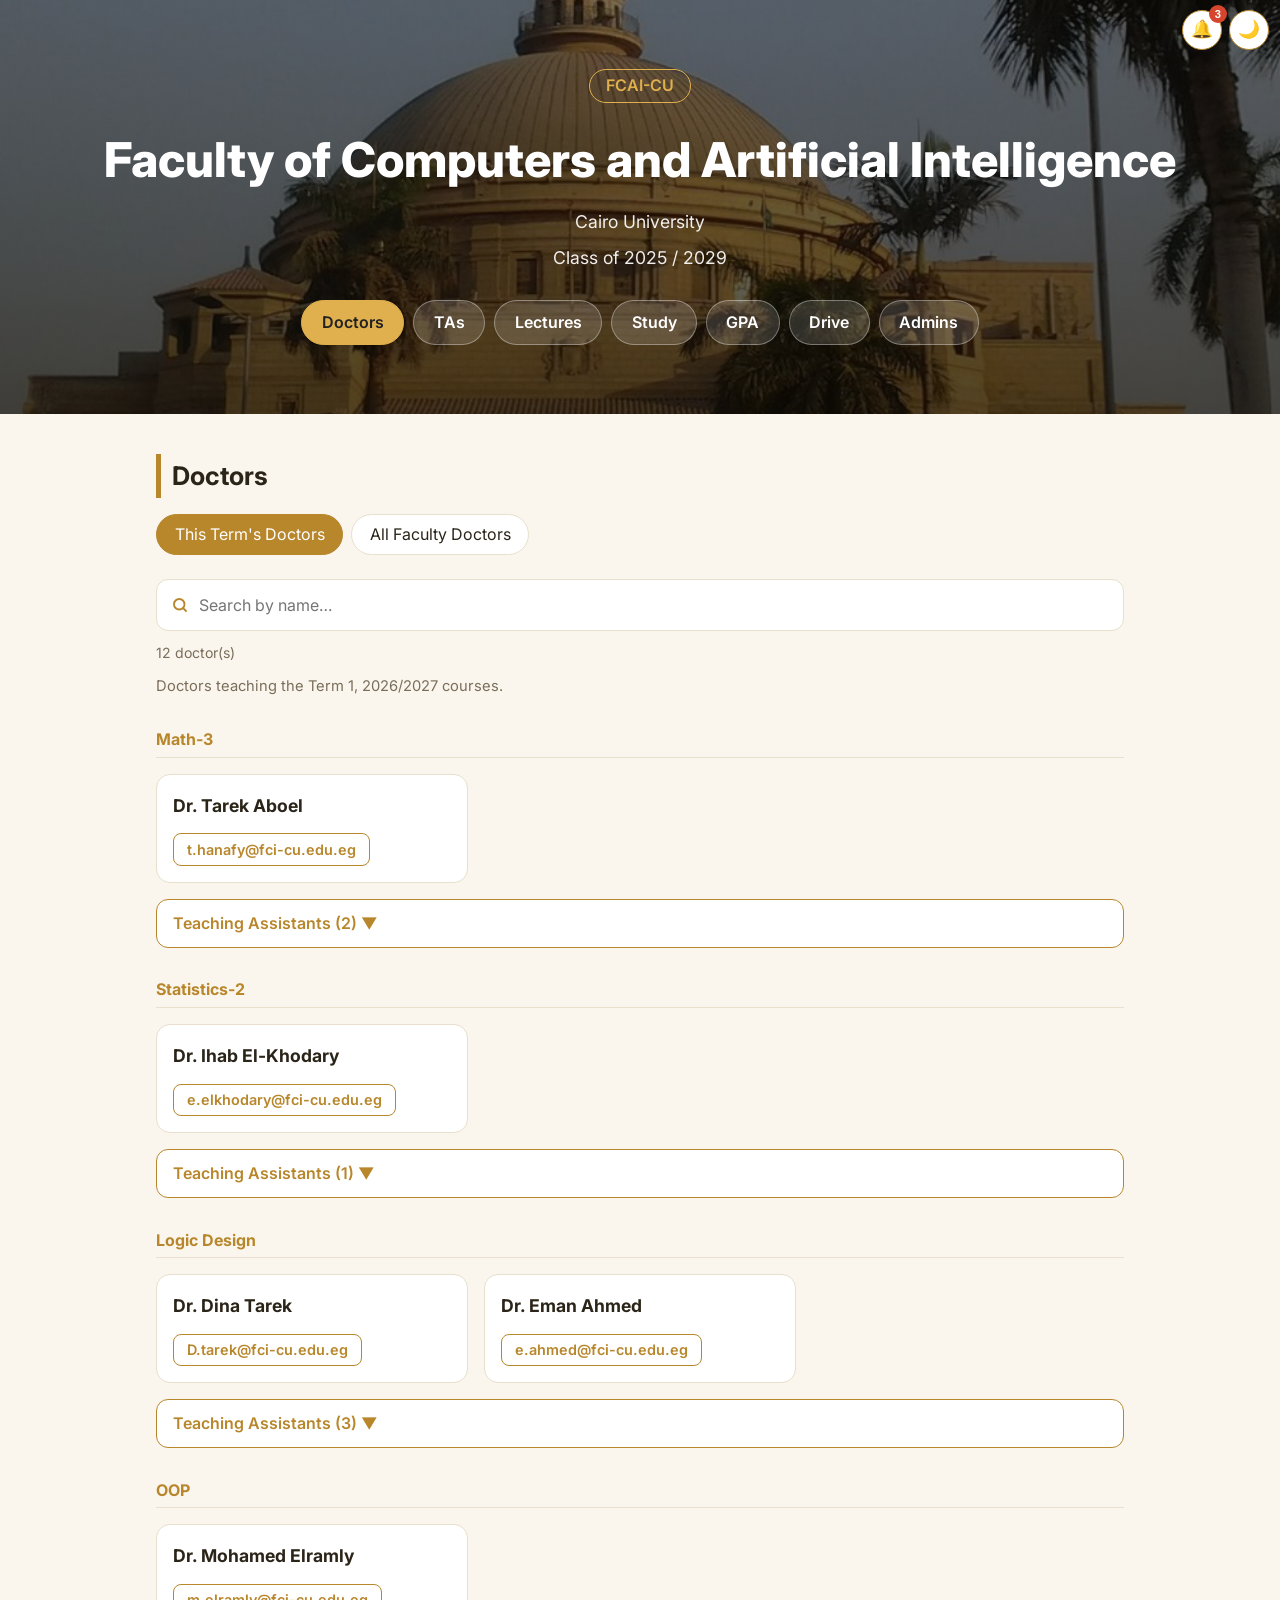
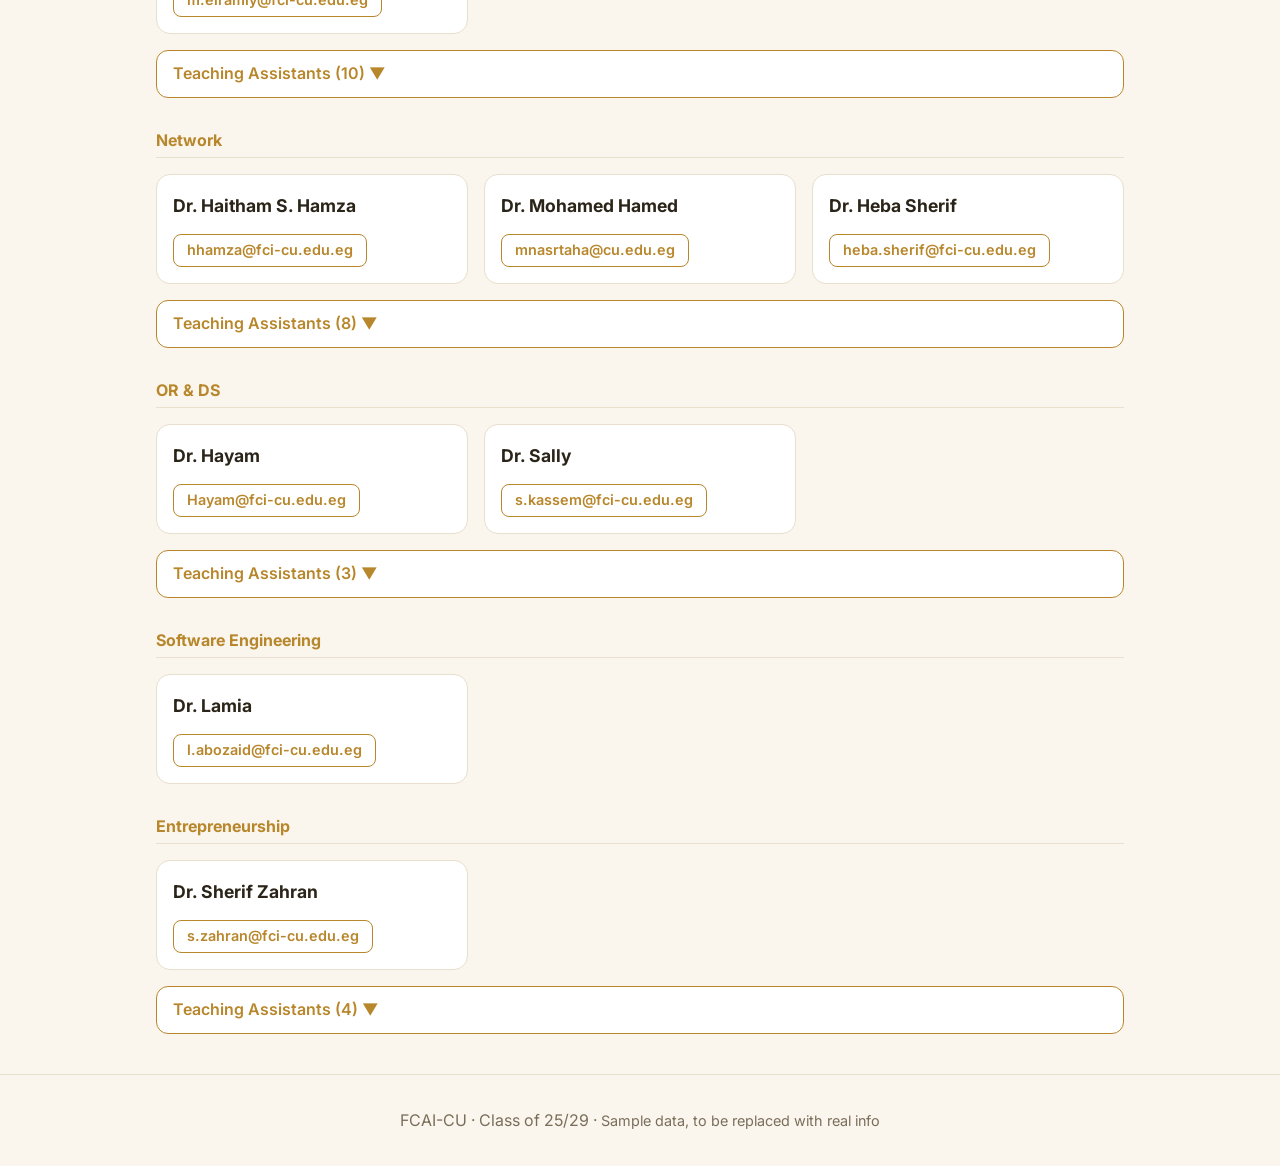
==== commit 6aac3137: "Add files via upload" ====
--- a/index.html
+++ b/index.html
@@ -97,6 +97,15 @@
 .chead{display:flex;justify-content:space-between;align-items:flex-start;gap:.5rem}
 .chead .btn{margin:0;font-size:.8rem;padding:.1rem .6rem;background:none;cursor:pointer;font-family:inherit}
 
+.glist{display:flex;flex-direction:column;gap:.6rem}
+.gc{border:1px solid var(--line);border-radius:12px;background:var(--card);padding:.7rem .8rem}
+.gc .gt{display:flex;align-items:flex-start;gap:.6rem;font-weight:600;cursor:pointer}
+.gc .gt input{width:1.15rem;height:1.15rem;margin-top:.2rem;flex:none}
+.gc .gr{display:grid;grid-template-columns:1fr 1fr;gap:.6rem;margin-top:.6rem}
+.gc .gr label{display:flex;flex-direction:column;gap:.25rem;font-size:.8rem;color:var(--muted)}
+.gc .gr select{font:inherit;font-size:1rem;padding:.55rem .6rem;border-radius:10px;border:1px solid var(--line);background:var(--bg);color:var(--text);width:100%}
+.gc .gr select:focus{outline:none;border-color:var(--accent);box-shadow:0 0 0 3px rgba(184,134,43,.18)}
+.gempty{padding:1.2rem;text-align:center;color:var(--muted);border:1px solid var(--line);border-radius:12px;background:var(--card)}
 .xwrap{overflow-x:auto;border:1px solid var(--line);border-radius:12px;background:var(--card)}
 .xl{width:100%;min-width:600px;border-collapse:collapse}
 .xl th,.xl td{border-bottom:1px solid var(--line);border-right:1px solid var(--line);padding:0;text-align:left}
@@ -160,7 +169,7 @@
   <section id="gpa"><h2>GPA calculator</h2>
   <p class="hint">Pick your level, tick the courses you want to include, and choose the grade for each one. Your GPA shows below. You can change the credit hours. Everything is saved on your own device.</p>
   <div class="snbox"><select id="glevel" aria-label="Level"></select><input id="gq" type="search" placeholder="Search any course in the whole faculty..." autocomplete="off" aria-label="Search courses"></div>
-  <div class="xwrap"><table class="xl"><thead><tr><th><span class="sr">Include</span></th><th>Course</th><th>Credit hours</th><th>Grade</th></tr></thead><tbody id="gbody"></tbody></table></div>
+  <div id="gbody" class="glist"></div>
   <div class="snbox" style="margin-top:.8rem"><button id="gclr" type="button">Clear all</button></div>
   <div class="grid" style="margin-top:.8rem;grid-template-columns:repeat(auto-fit,minmax(200px,1fr))"><div class="card"><h3>Your GPA</h3><div class="qscore" id="gterm">-</div></div><div class="card"><h3>Earned hours</h3><div class="qscore" id="gearn">-</div><div class="note" id="ghrs" aria-live="polite"></div></div></div>
   <h3 class="grp">Cumulative GPA (optional)</h3>
@@ -199,7 +208,6 @@
  {name:"Mai",role:"Admin",contact:"https://wa.me/201118051436",label:"WhatsApp · 01118051436"},
  {name:"Habiba",role:"Admin",contact:"https://wa.me/201285853065",label:"WhatsApp · 01285853065"}
 ];
-
 const L=(day,time,course,doc,A,B,note)=>({day,time,course,doc,A,B,note});
 const IF="I. Farag Hall",AS="Al-Shafei Hall";
 const lectures=[
@@ -223,7 +231,7 @@
 const E=s=>String(s).replace(/[&<>"]/g,c=>({"&":"&amp;","<":"&lt;",">":"&gt;",'"':"&quot;"}[c]));
 // ===== This term's TAs: [name, email, course]. Put the course name exactly as in the doctors list (Math-3, Statistics-2, Logic Design, OOP, Network, OR & DS, Software Engineering, Entrepreneurship). Empty course = shown in a general group =====
 const termTAs=[
- ["Maya Ahmed Kamal","mayaahmedKamal@fci-cu.edu.eg","OOP"],
+ ["Maya Ahmed Kamal","mayakamal@fci-cu.edu.eg","OOP"],
  ["Mennat Allah Mamdouh","m.asfour@fci-cu.edu.eg","OOP"],
  ["Hager Mahmoud Ashry","hager.ashry@fci-cu.edu.eg","OOP"],
  ["Andrew Maher","andrewmaher@fci-cu.edu.eg","OOP"],
@@ -252,7 +260,8 @@
  ["Nesma Mostafa Zaki","n.mostafa@fci-cu.edu.eg","Entrepreneurship"],
  ["Zeinab Adel Farid El-Ghobashy","Zeinab@fci-cu.edu.eg","Entrepreneurship"],
  ["Rana Abdelkader","r.abdelkader@fci-cu.edu.eg","Logic Design"],
- ["Ali Farouk Ali Mohamed Khalifa","a.farouk@fci-cu.edu.eg","Logic Design"]
+ ["Ali Farouk Ali Mohamed Khalifa","a.farouk@fci-cu.edu.eg","Logic Design"],
+ ["Yomna Ismail Fathy","yomnafathy@fci-cu.edu.eg","Logic Design"]
 ];
 const byCourse={};doctors.forEach(d=>(byCourse[d.course]=byCourse[d.course]||[]).push(d));
 const staffDocs=[["Prof.","Ibrahim Farag Abd El-Rahman","i.farag@fci-cu.edu.eg","Computer Science",""],["Assoc.Prof.","Akram Ibrahim Mohamed Salah","akram.salah@fci-cu.edu.eg","Computer Science",""],["Prof.","Salwa Elgamal","s.elgamal@fci-cu.edu.eg","Computer Science",""],["Prof.","Aly Aly Fahmy","a.fahmy@fci-cu.edu.eg","Computer Science",""],["Prof.","Hesham Ahmed Hassan Mohamed","h.hassan@fci-cu.edu.eg","Computer Science",""],["Prof.","Fatma Abd El-Sattar Omara","f.omara@fci-cu.edu.eg","Computer Science",""],["Prof.","Reem Bahgat","r.bahgat@fci-cu.edu.eg","Computer Science",""],["Prof.","Khaled Fouad Sayed Shaalan","k.shaalan@fci-cu.edu.eg","Computer Science",""],["Prof.","Amr Ahmed Badr","amr.badr@fci-cu.edu.eg","Computer Science",""],["Prof.","Samhaa Rafie Adel Elbeltagi","s.elbeltagy@fci-cu.edu.eg","Computer Science",""],["Prof.","Abeer Mohamed El-Korani Mohamed","a.korani@fci-cu.edu.eg","Computer Science","Head of Computer Science Dept."],["Assoc. Prof.","Samir Abdel Rahman","s.abdelrahman@fci-cu.edu.eg","Computer Science",""],["Assoc. Prof.","Amr Atef Kamel Hassanien","a.kamel@fci-cu.edu.eg","Computer Science",""],["Assoc. Prof.","Khaled Tawfik Hassan Wasif","kwassif@fci-cu.edu.eg","Computer Science",""],["Assoc. Prof.","Ahmed Shawky Moussa","a.moussa@fci-cu.edu.eg","Computer Science",""],["Assoc. Prof.","Sherif Essam El-Din Khattab","s.khattab@fci-cu.edu.eg","Computer Science",""],["Dr.","Mostafa Reda Abdallah El-Tantawy","m.reda@fci-cu.edu.eg","Computer Science",""],["Dr.","Mohammad El-Ramly","m.elramy@fci-cu.edu.eg","Computer Science",""],["Dr.","Ali Ahmed Ali Ahmed","a.ahmed@fci-cu.edu.eg","Computer Science",""],["Dr.","Basheer Abd El Fatah","basheer@fci-cu.edu.eg","Computer Science",""],["Dr.","Emad Nabil","e.nabil@fci-cu.edu.eg","Computer Science",""],["Dr.","Nouh Sabri Elmitwally","nouh.sabri@fci-cu.edu.eg","Computer Science",""],["Dr.","Mohamed Nassef Fattoh","m.nassef@fci-cu.edu.eg","Computer Science",""],["Dr.","Hanaa Baiomy Ali Mobarz","h.mobarz@fci-cu.edu.eg","Computer Science",""],["Dr.","Soha Hassan MahmoudMakady","s.makady@fci-cu.edu.eg","Computer Science",""],["Dr.","Cherry Ahmed","c.ahmed@fci-cu.edu.eg","Computer Science",""],["Dr.","Amin Mohamed Allam","a.allam@fci-cu.edu.eg","Computer Science",""],["Dr.","Lamia Abo Zaid","l.abozaid@fci-cu.edu.eg","Computer Science",""],["Dr.","Waleed Ahmed Fouad","w.fouad@fci-cu.edu.eg","Computer Science",""],["Dr.","Eman Hossny","e.hossny@fci-cu.edu.eg","Computer Science",""],["Dr.","Sara Maadawy Hassan","s.maadawy@fci-cu.edu.eg","Computer Science",""],["Dr.","Sabah Sayed","s.sayed@fci-cu.edu.eg","Computer Science",""],["Assoc. Prof.","Sherif Abd El-Megeed Mazen","s.mazen@fci-cu.edu.eg","Information Systems",""],["Assoc. Prof.","Ali Hamed Elbastawesy","alibasta@fci-cu.edu.eg","Information Systems",""],["Prof.","Galal Hassan Galal-Edeen","galal@fci-cu.edu.eg","Information Systems",""],["Prof.","Mohamed E. El-Sharkawi","m.elsharkawi@fci-cu.edu.eg","Information Systems",""],["Assoc. Prof.","Mohamed Nour Eldien","m.nour@fci-cu.edu.eg","Information Systems",""],["Prof.","Hoda Mokhtar Omar Mokhtar","h.mokhtar@fci-cu.edu.eg","Information Systems","Head of Information Systems Dept."],["Prof.","Ehab Ezat Sharaf El-deen","e.ezat@fci-cu.edu.eg","Information Systems",""],["Assoc. Prof.","Hatem Mohamed Abd El-Monem El-Kadi","hkadi@fci-cu.edu.eg","Information Systems",""],["Assoc. Prof.","Ahmed Mahmoud Hani Awad","a.gaafar@fci-cu.edu.eg","Information Systems",""],["Assoc. Prof.","Amal Elgammal","a.elgammal@fci-cu.edu.eg","Information Systems",""],["Assoc. Prof.","Neamat Abdelhady","n.eltazi@fci-cu.edu.eg","Information Systems",""],["Dr.","Sherien Farouk Hamed Ghoneim","s.ghoneim@fci-cu.edu.eg","Information Systems",""],["Dr.","Osama Mostafa Mohamed Ismael","osama@fci-cu.edu.eg","Information Systems",""],["Dr.","Hanan Moussa","h.moussa@fci-cu.edu.eg","Information Systems",""],["Dr.","Waleed Helmy Abd El-Hafeez","w.helmy@fci-cu.edu.eg","Information Systems",""],["Dr.","Ayman Taha Farahat","a.taha@fci-cu.edu.eg","Information Systems",""],["Dr.","Neveen Elgamal","n.elgamal@fci-cu.edu.eg","Information Systems",""],["Dr.","Ayman Ramadan Elkilany","a.ramadan@fci-cu.edu.eg","Information Systems",""],["Dr.","Abdeltawab Hendawi","a.hendawi@fci-cu.edu.eg","Information Systems",""],["Dr.","Noha Nagy Mohy Abd El-Rahman","n.nagy@fci-cu.edu.eg","Information Systems",""],["Dr.","Iman Mohamed Atef Helal","i.helal@fci-cu.edu.eg","Information Systems",""],["Dr.","Amany Hassan Badr El-Deen Easa","a.hassan@fci-cu.edu.eg","Information Systems",""],["Prof.","Fathy Aamer","f.aamer@fci-cu.edu.eg","Information Technology",""],["Prof.","Mohamed Gamal Eldien Darwish","g.darwish@fci-cu.edu.eg","Information Technology",""],["Prof.","Hoda Onsi","h.onsi@fci-cu.edu.eg","Information Technology",""],["Prof.","Iman Aly Saroit","i.saroit@fci-cu.edu.eg","Information Technology",""],["Prof.","Reda Abd Elwahab","r.abdelwahab@fci-cu.edu.eg","Information Technology","Dean"],["Prof.","Mahmoud A. Essmael shoman","m.essmael@fci-cu.edu.eg","Information Technology","Vice Dean of Research & Higher Studies"],["Prof.","Aboul Ella Hassanien","aboitcairo@fci-cu.edu.eg","Information Technology",""],["Prof.","Khaled Mostafa","khaledms@fci-cu.edu.eg","Information Technology",""],["Prof.","Hesham Elmahdy","ehesham@fci-cu.edu.eg","Information Technology",""],["Prof.","Neamat Elgayar","n.elgayar@fci-cu.edu.eg","Information Technology",""],["Prof.","Sherif Mahdy Abdou","s.abdou@fci-cu.edu.eg","Information Technology","Head of Information Technology Dept."],["Prof.","Haitham Hamza","hhamza@fci-cu.edu.eg","Information Technology",""],["Prof.","Nivin Abo El-Hadid Ghamry","nivin@fci-cu.edu.eg","Information Technology",""],["Assoc. Prof.","Mohamed Mahmoud Abd Eldayem","mdayem@fci-cu.edu.eg","Information Technology",""],["Assoc. Prof.","Iman Atef Mohamed Elazab","i.elazab@fci-cu.edu.eg","Information Technology",""],["Assoc. Prof.","Amira Mohamed Kotb Nasr","a.kotb@fci-cu.edu.eg","Information Technology",""],["Assoc. Prof.","Moataz Elsaban","m.elsaban@fci-cu.edu.eg","Information Technology",""],["Assoc. Prof.","Eid Mohamed Emary","e.emary@fci-cu.edu.eg","Information Technology",""],["Assoc. Prof.","Sanaa Mohamed Ahmed Taha","staha@fci-cu.edu.eg","Information Technology",""],["Dr.","Mohamed Ahmed Ahmed Refaey","m.refaey@fci-cu.edu.eg","Information Technology",""],["Dr.","Eman El-Sayed Sanad","i.metwaly@fci-cu.edu.eg","Information Technology",""],["Dr.","Mohamed Ahmed Wahby","m.wahby@fci-cu.edu.eg","Information Technology",""],["Dr.","Shimaa Mosaad","s.mosaad@fci-cu.edu.eg","Information Technology",""],["Dr.","Mona Solyman","mona.solyman@fci-cu.edu.eg","Information Technology",""],["Dr.","Nour El-deen Mahmoud Khalifa","nourmahmoud@fci-cu.edu.eg","Information Technology",""],["Dr.","Mohamed Hamed Nasreldin Taha","mnasrtaha@fci-cu.edu.eg","Information Technology",""],["Dr.","Waleed Mohiy El-Din Adly","w.mohiy@fci-cu.edu.eg","Information Technology",""],["Dr.","Eman Moustafa Fahmi","e.moustafa@fci-cu.edu.eg","Information Technology",""],["Prof.","Motaz Mohammed Hosny Korshid","motaz.khorshid@fci-cu.edu.eg","Decision Support",""],["Prof.","Said Aly Hassan","said@fci-cu.edu.eg","Decision Support",""],["Prof.","Assem Abd Elfatah","a.tharwat@fci-cu.edu.eg","Decision Support",""],["Prof.","Mohamed Mostafa Saleh","m.saleh@fci-cu.edu.eg","Decision Support","Vice Dean for Community Development & Environmental Development"],["Prof.","Hesham M. Abdelsalam","h.abdelsalam@fci-cu.edu.eg","Decision Support",""],["Prof.","Ehab Fahmy Elkhodary","e.elkhodary@fci-cu.edu.eg","Decision Support","Vice Dean for Educational & Student Affairs / Head of Decision Support Dept."],["Prof.","Tarek Hanafy Mohamed Aboulenien","t.hanafy@fci-cu.edu.eg","Decision Support",""],["Assoc.Prof.","Mohamed Bayoumi Aly Hassan","dr_bayoumi10@fci-cu.edu.eg","Decision Support",""],["Dr.","Amr Ibrahim Mohamed M. Ali","o.ibrahim@fci-cu.edu.eg","Decision Support",""],["Dr.","Sally Saad Kassem","s.kassem@fci-cu.edu.eg","Decision Support",""],["Dr.","Olivia Mohamed","olivia_morad@fci-cu.edu.eg","Decision Support",""],["Dr.","Ehab Zaky Elfeky","e.elfeky@fci-cu.edu.eg","Decision Support",""],["Dr.","Ayman Ahmed Sabry Abd El-Rahman","a.ghoneim@fci-cu.edu.eg","Decision Support",""],["Dr.","Elshimaa Ahmed Ramadan Elgendi","e.elgendi@fci-cu.edu.eg","Decision Support",""],["Dr.","Doaa Saleh Ali Abd El-Dayem","d.saleh@fci-cu.edu.eg","Decision Support",""],["Dr.","Ghada Mohamed Abd El-Aty Soliman","gh.tolan@fci-cu.edu.eg","Decision Support",""]];
@@ -438,13 +447,13 @@
  $('glevel').disabled=!!q;
  const opts=g=>`<option value=""${g?'':' selected'}>-</option>`+gradeScale.map(s=>`<option value="${E(s[0])}"${s[0]===g?' selected':''}>${E(s[0])} (${s[1]})</option>`).join('');
  $('gbody').innerHTML=list.length?list.map(n=>{const s=g2.s[n]||{on:false,h:null,g:''};
-  return `<tr data-n="${E(n)}"><td style="width:2.6rem;text-align:center"><input class="gk" type="checkbox"${s.on?' checked':''} style="width:1.1rem;height:1.1rem" aria-label="Include ${E(n)}"></td><td style="padding:.3rem .6rem">${E(n)}</td><td><select class="gh" aria-label="Credit hours for ${E(n)}" style="width:100%;font:inherit;border:0;background:transparent;color:var(--text);padding:.55rem .6rem">${[0,2,3].map(x=>`<option value="${x}"${x===hrs(s)?' selected':''}>${x}</option>`).join('')}</select></td><td><select class="gg" aria-label="Grade for ${E(n)}" style="width:100%;font:inherit;border:0;background:transparent;color:var(--text);padding:.55rem .6rem">${opts(s.g)}</select></td></tr>`}).join('')
-  :'<tr><td colspan="4" style="padding:1.2rem;text-align:center;color:var(--muted)">No course matches your search.</td></tr>';
+  return `<div class="gc" data-n="${E(n)}"><label class="gt"><input class="gk" type="checkbox"${s.on?' checked':''} aria-label="Include ${E(n)}"><span>${E(n)}</span></label><div class="gr"><label>Credit hours<select class="gh" aria-label="Credit hours for ${E(n)}">${[0,2,3].map(x=>`<option value="${x}"${x===hrs(s)?' selected':''}>${x}</option>`).join('')}</select></label><label>Grade<select class="gg" aria-label="Grade for ${E(n)}">${opts(s.g)}</select></label></div></div>`}).join('')
+  :'<div class="gempty">No course matches your search.</div>';
  $('gpg').value=g2.pg;$('gph').value=g2.ph;
  calcGpa();
 }
 $('gbody').addEventListener('change',e=>{
- const tr=e.target.closest('tr[data-n]');if(!tr)return;
+ const tr=e.target.closest('.gc[data-n]');if(!tr)return;
  const s=gst(tr.dataset.n);
  if(e.target.classList.contains('gk'))s.on=e.target.checked;
  else if(e.target.classList.contains('gh'))s.h=Math.max(0,Math.min(12,parseFloat(e.target.value)||0));
@@ -453,7 +462,7 @@
 });
 $('gbody').addEventListener('input',e=>{
  if(!e.target.classList.contains('gh'))return;
- const tr=e.target.closest('tr[data-n]');if(!tr)return;
+ const tr=e.target.closest('.gc[data-n]');if(!tr)return;
  gst(tr.dataset.n).h=Math.max(0,Math.min(12,parseFloat(e.target.value)||0));saveG();calcGpa();
 });
 $('glevel').addEventListener('change',e=>{g2.lv=+e.target.value;saveG();renderGpa()});
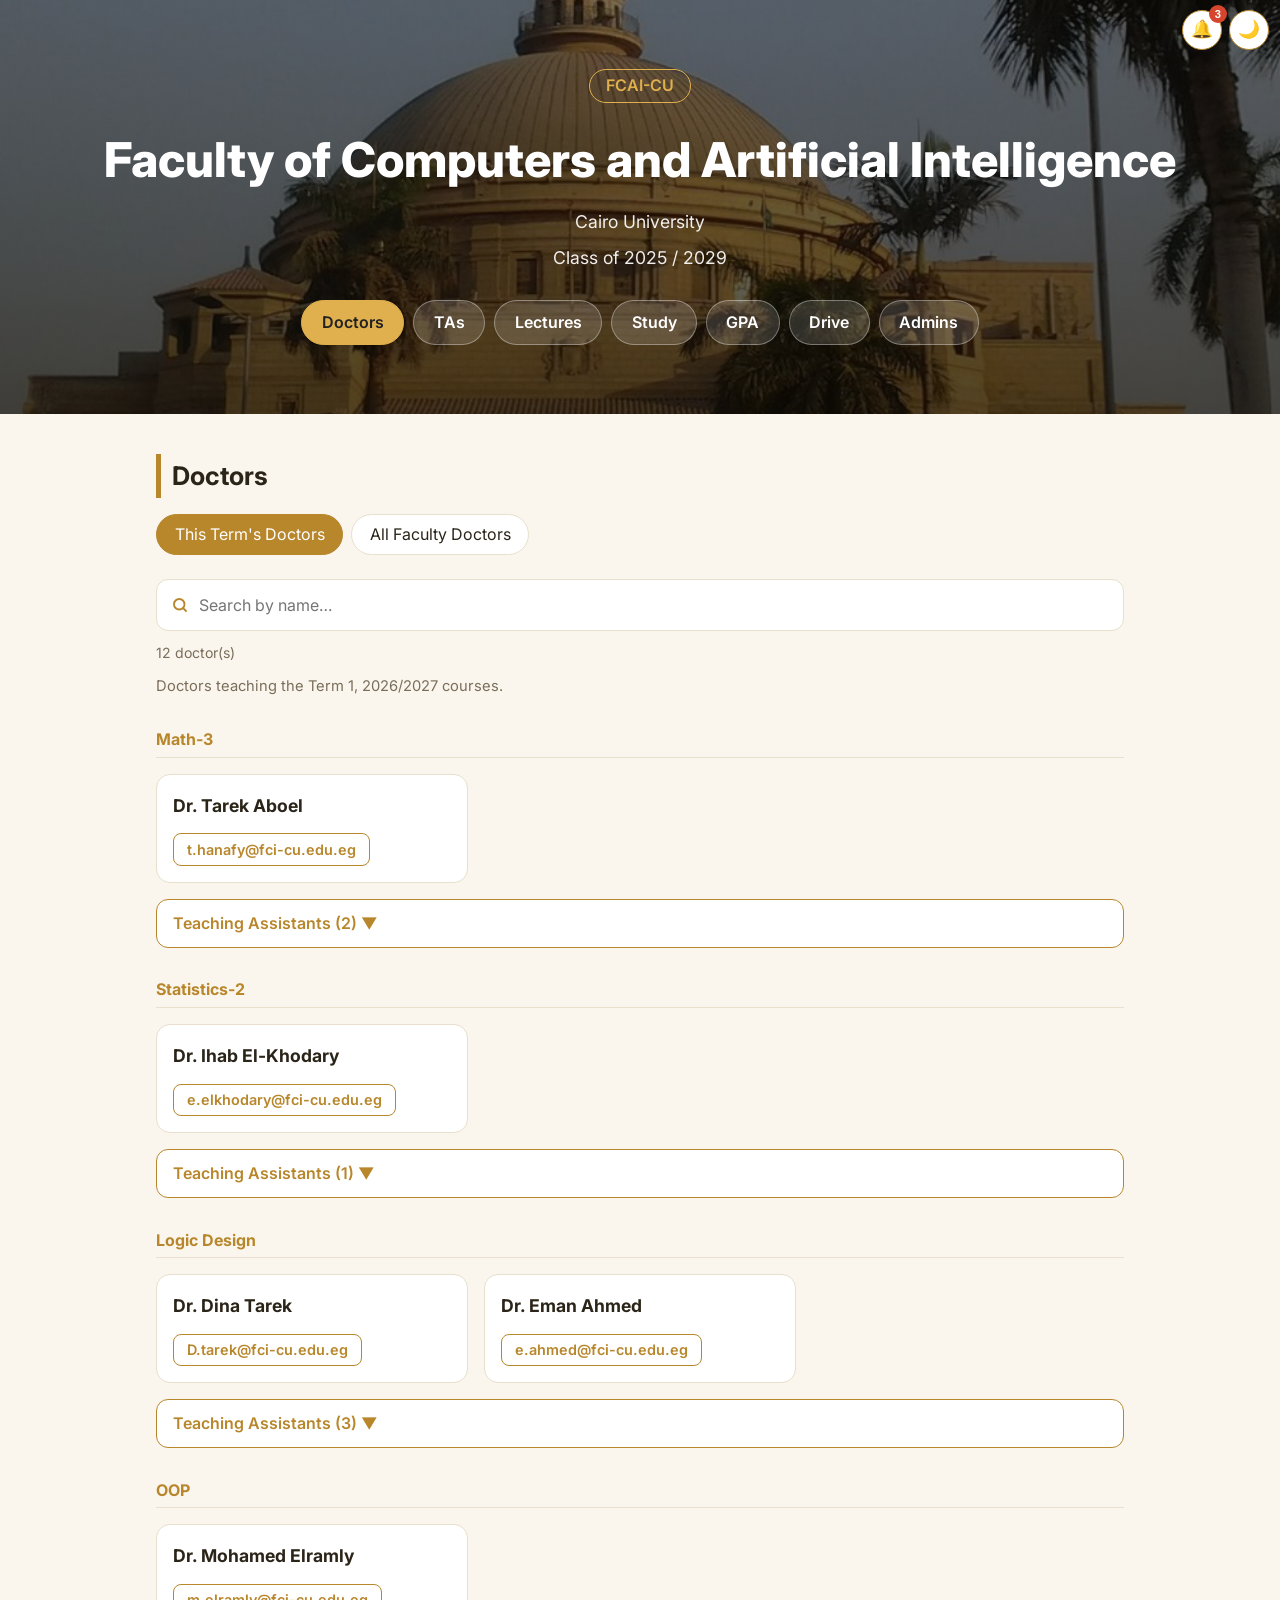
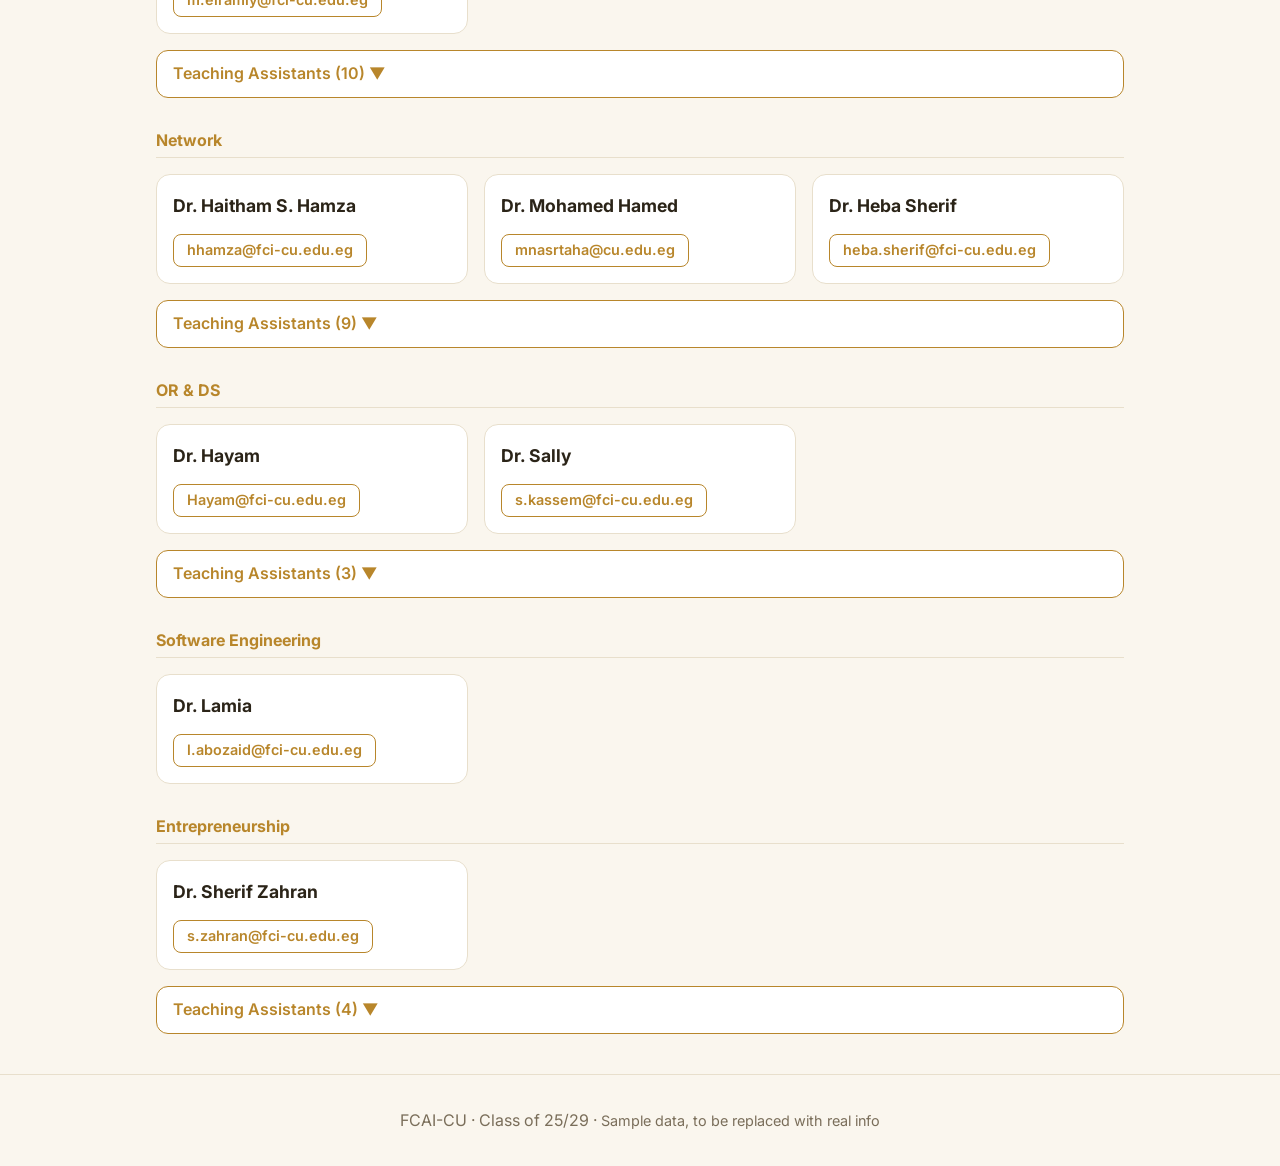
==== commit 9a3e85c7: "Add files via upload" ====
--- a/index.html
+++ b/index.html
@@ -252,6 +252,7 @@
  ["Mohammed Mahmoud Saad El-din El-Khawlany","m.saadelden@fci-cu.edu.eg","Network"],
  ["Sara Magdy Abdelmonem","s.magdy@fci-cu.edu.eg","Network"],
  ["Toqa Tawfiq Gharib Mohamed","t.tawfiq@fci-cu.edu.eg","Network"],
+ ["Yomna Ismail Fathy","yomnafathy@fci-cu.edu.eg","Network"],
  ["Hayam Gamal Mohamed","hayam@fci-cu.edu.eg","OR & DS"],
  ["Areej Mohamed Mamdouh Zaki","areej.m.zaki@fci-cu.edu.eg","OR & DS"],
  ["Sally Saad Kassem","s.kassem@fci-cu.edu.eg","OR & DS"],
